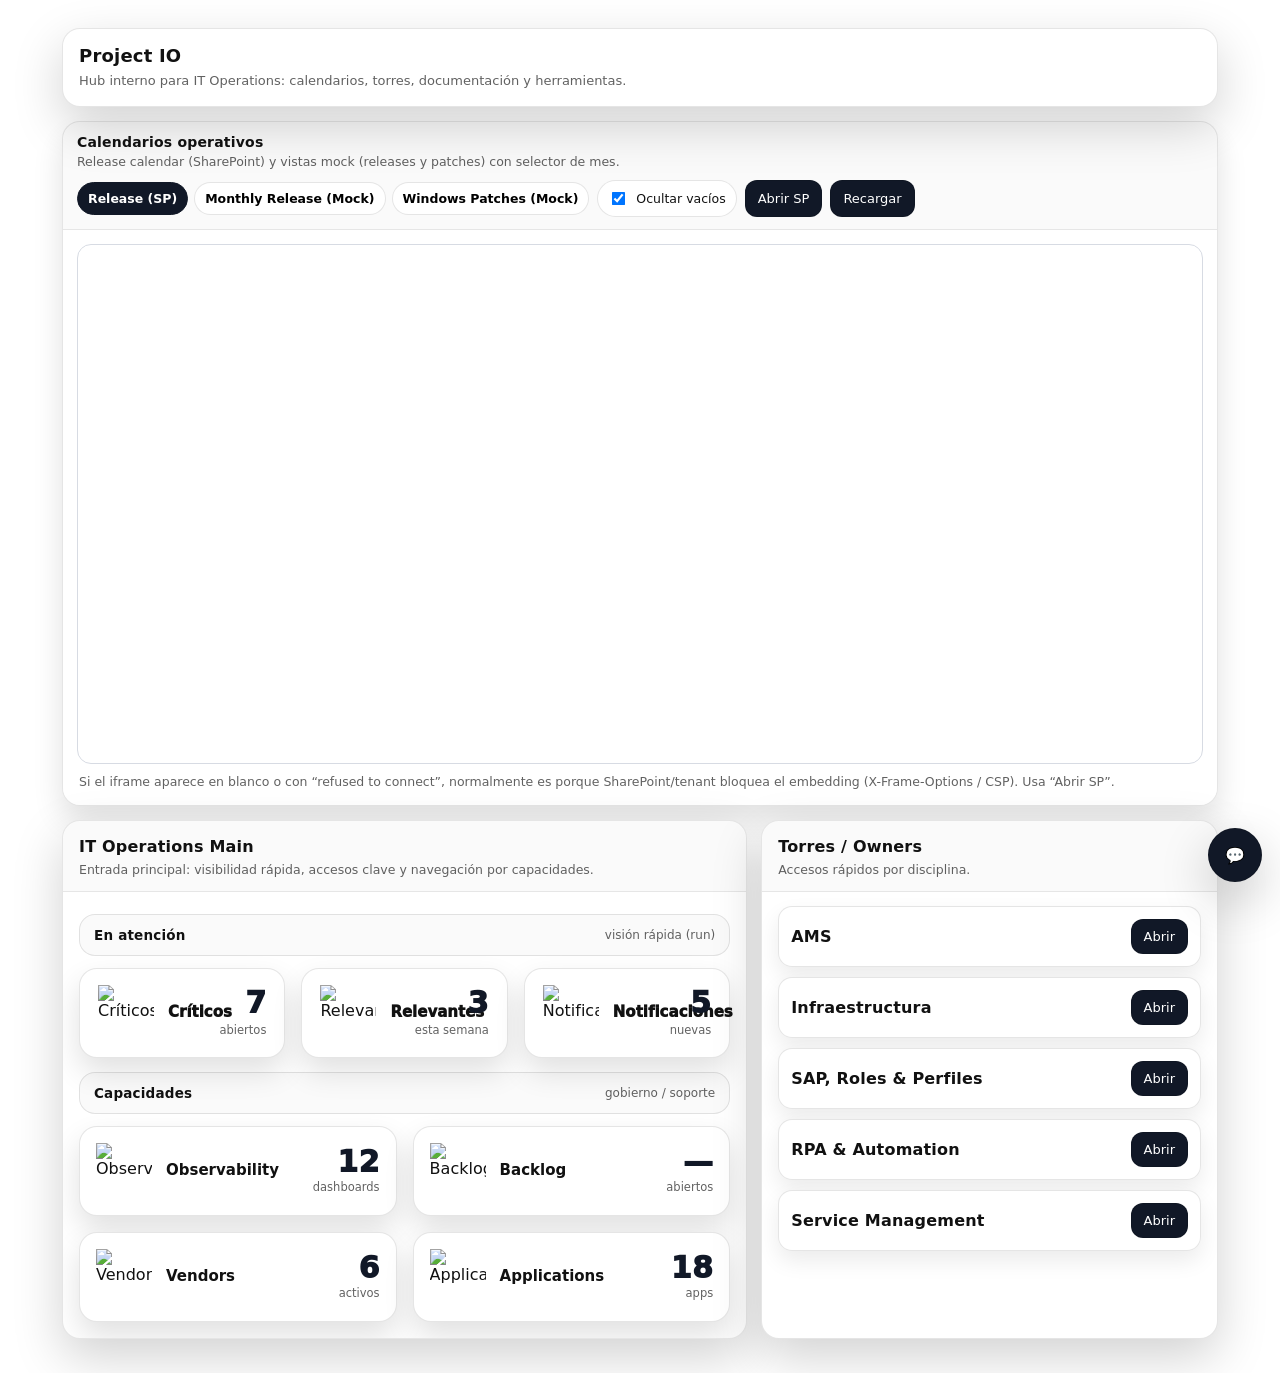
==== index.html @ 6ce25b59 "Create index.html" ====
<!doctype html>
<html lang="es">
<head>
  <meta charset="utf-8" />
  <meta name="viewport" content="width=device-width, initial-scale=1" />
  <title>Project IO | Home</title>

<style>
  :root{
    --text:#111;
    --muted:rgba(0,0,0,.62);
    --line:rgba(0,0,0,.10);

    --card:#ffffff;
    --btn:#111827;
    --btnText:#ffffff;
    --btnHover:#0b1224;

    --shadow:0 18px 50px rgba(0,0,0,.18);
    --radius:18px;

    /* Calendar-specific */
    --paper:rgba(255,255,255,.96);
    --calBorder:#d7dbe3;
    --calHeader:#f3f5f8;
  }

  *{ box-sizing:border-box; font-family:system-ui,-apple-system,Segoe UI,Roboto,Arial,sans-serif; }
  html, body{ height:100%; }

  body{
    margin:0;
    color:var(--text);
    background:#ffffff;
    min-height:100vh;
    overflow-x:hidden;
  }

  /* ✅ Persistent background */
  .bg{
    position:fixed;
    inset:0;
    background:url("assets/img/fondo0.png") no-repeat center center fixed;
    background-size:cover;
    z-index:-3;
    opacity:1;
    transform:scale(1.02);
  }
  .bgVeil{
    position:fixed;
    inset:0;
    background:rgba(255,255,255,.72);
    z-index:-2;
    opacity:1;
  }

  /* ✅ Splash overlay (fades out) */
  .splash{
    position:fixed;
    inset:0;
    background:url("assets/img/fondo0.png") no-repeat center center;
    background-size:cover;
    z-index:9999;
    opacity:1;
    transition:opacity 900ms ease;
    pointer-events:none;
  }
  .splash::after{
    content:"";
    position:absolute;
    inset:0;
    background:linear-gradient(to bottom, rgba(0,0,0,.25), rgba(0,0,0,.10));
  }
  body.reveal .splash{ opacity:0; }

  .wrap{
    max-width:1200px;
    margin:0 auto;
    padding:28px 22px 34px;
  }

  /* Page reveal */
  .page{
    opacity:0;
    transform:translateY(8px);
    transition:opacity 700ms ease, transform 900ms ease;
  }
  body.reveal .page{
    opacity:1;
    transform:translateY(0);
  }

  /* Header */
  .top{
    display:flex;
    align-items:flex-end;
    justify-content:space-between;
    gap:16px;
    margin-bottom:14px;
  }
  .brand{
    background:var(--card);
    border:1px solid var(--line);
    border-radius:var(--radius);
    box-shadow:var(--shadow);
    padding:16px 16px;
    width:100%;
  }
  .title{ font-size:18px; font-weight:900; letter-spacing:.2px; }
  .subtitle{ margin-top:6px; font-size:13px; color:var(--muted); line-height:1.4; }

  /* Layout */
  .grid{
    display:grid;
    grid-template-columns: 1.2fr .8fr;
    gap:14px;
    align-items:stretch;
  }

  .card{
    background:var(--card);
    border:1px solid var(--line);
    border-radius:var(--radius);
    box-shadow:var(--shadow);
    overflow:hidden;
    position:relative;
  }

  .cardHeader{
    padding:16px 16px 12px;
    border-bottom:1px solid rgba(0,0,0,.08);
    background:rgba(0,0,0,.02);
  }
  .cardHeader h2{ margin:0; font-size:16px; font-weight:900; letter-spacing:.2px; }
  .cardHeader p{ margin:6px 0 0; font-size:12.5px; color:var(--muted); line-height:1.35; }
  .cardBody{ padding:16px; }

  /* Buttons / cards */
  .btn{
    display:inline-flex;
    align-items:center;
    justify-content:center;
    padding:10px 12px;
    border-radius:12px;
    border:1px solid rgba(0,0,0,.10);
    background:var(--btn);
    color:var(--btnText);
    text-decoration:none;
    font-size:13px;
    transition:background .12s ease, transform .08s ease;
    user-select:none;
    white-space:nowrap;
  }
  .btn:hover{ background:var(--btnHover); }
  .btn:active{ transform:translateY(1px); }

  /* ===== Top embedded calendars (FIRST THING on landing) ===== */
  .calLanding{ margin-bottom:14px; }

  .calShell{
    border:1px solid rgba(0,0,0,.10);
    border-radius:18px;
    overflow:hidden;
    background:#fff;
    box-shadow:0 14px 30px rgba(0,0,0,.12);
  }
  .calTopbar{
    display:flex;
    gap:10px;
    align-items:center;
    justify-content:space-between;
    padding:12px 14px;
    border-bottom:1px solid rgba(0,0,0,.08);
    background:rgba(0,0,0,.02);
    flex-wrap:wrap;
  }
  .calTopbar .left{
    display:flex;
    flex-direction:column;
    gap:4px;
    min-width:220px;
  }
  .calTopbar .left b{ font-size:14px; letter-spacing:.2px; }
  .calTopbar .left span{ font-size:12.5px; color:var(--muted); line-height:1.25; }
  .calTopbar .right{
    display:flex;
    gap:8px;
    align-items:center;
    flex-wrap:wrap;
    justify-content:flex-end;
  }

  .segmented{ display:flex; gap:6px; flex-wrap:wrap; }
  .segBtn{
    appearance:none;
    border:1px solid rgba(0,0,0,.10);
    background:#fff;
    border-radius:999px;
    padding:8px 10px;
    font-size:12.5px;
    font-weight:800;
    cursor:pointer;
    transition:transform .08s ease, background .12s ease;
  }
  .segBtn:hover{ background:rgba(0,0,0,.03); }
  .segBtn:active{ transform:translateY(1px); }
  .segBtn.active{
    background:#111827;
    color:#fff;
    border-color:#111827;
  }

  .toggleLite{
    display:inline-flex;
    gap:8px;
    align-items:center;
    padding:8px 10px;
    border-radius:999px;
    border:1px solid rgba(0,0,0,.10);
    background:#fff;
    font-size:12.5px;
    cursor:pointer;
    user-select:none;
    white-space:nowrap;
  }
  .toggleLite input{ transform:scale(1.05); }

  .calBody{
    background:rgba(255,255,255,.70);
    padding:14px;
  }

  /* SharePoint iframe area */
  .iframeWrap{
    background:#fff;
    border:1px solid var(--calBorder);
    border-radius:14px;
    overflow:hidden;
    height:520px;
    min-height:420px;
  }
  .iframeWrap iframe{ width:100%; height:100%; border:0; }

  /* Month picker + mock calendar */
  .monthRow{
    display:flex;
    gap:10px;
    align-items:center;
    flex-wrap:wrap;
    margin-bottom:10px;
  }
  .monthRow .label{
    font-size:12.5px;
    color:var(--muted);
    font-weight:700;
  }
  .monthRow input[type="month"]{
    border:1px solid rgba(0,0,0,.10);
    border-radius:12px;
    padding:9px 10px;
    font-size:13px;
    background:#fff;
  }

  table.calendar{
    width:100%;
    border-collapse:collapse;
    font-size:12px;
    background:#fff;
    border:1px solid var(--calBorder);
    border-radius:14px;
    overflow:hidden;
  }
  table.calendar td, table.calendar th{
    border:1px solid var(--calBorder);
    padding:8px 8px;
    vertical-align:top;
    min-width:34px;
    height:48px;
    background:#fff;
  }
  table.calendar th{
    position:sticky;
    top:0;
    background:var(--calHeader);
    z-index:2;
    text-align:left;
    font-weight:900;
  }
  .calDayNum{
    font-weight:900;
    font-size:12px;
    display:flex;
    align-items:center;
    justify-content:space-between;
    gap:8px;
  }
  .mutedCell{ color:#7a7f88; }
  .empty{ background:#fff; border-color:#f0f2f6; color:transparent; }
  .hideEmpty td.empty{ background:#fff; border-color:#f0f2f6; color:transparent; }

  .chip{
    display:inline-flex;
    align-items:center;
    padding:4px 8px;
    border-radius:999px;
    border:1px solid rgba(0,0,0,.12);
    font-size:11px;
    font-weight:800;
    margin-top:6px;
    background:rgba(0,0,0,.03);
    color:#111;
    line-height:1;
    user-select:none;
  }
  .chip.r{ background:rgba(138,164,255,.25); border-color:rgba(138,164,255,.55); }
  .chip.t{ background:rgba(107,229,177,.22); border-color:rgba(107,229,177,.55); }
  .chip.f{ background:rgba(255,184,107,.25); border-color:rgba(255,184,107,.55); }

  .legend{
    display:flex;
    gap:10px;
    flex-wrap:wrap;
    margin-top:10px;
    font-size:12px;
    color:var(--muted);
  }
  .pill{
    display:inline-flex;
    align-items:center;
    gap:8px;
    padding:8px 10px;
    border-radius:999px;
    background:rgba(0,0,0,.03);
    border:1px solid rgba(0,0,0,.08);
  }
  .dot{ width:10px;height:10px;border-radius:999px;background:#8aa4ff; }
  .dot2{ background:#6be5b1; }
  .dot3{ background:#ffb86b; }

  .note{
    font-size:12.5px;
    color:var(--muted);
    margin:10px 2px 0;
    line-height:1.35;
  }

  /* ===== Avisos visual cards ===== */
  .avisoGrid{
    display:grid;
    grid-template-columns: repeat(2, minmax(0, 1fr));
    gap:16px;
    margin-top:16px;
  }

  .avisoCard{
    display:flex;
    align-items:center;
    gap:14px;
    padding:16px;
    border-radius:18px;
    background:#ffffff;
    border:1px solid rgba(0,0,0,.10);
    box-shadow:0 14px 30px rgba(0,0,0,.12);
    text-decoration:none;
    color:inherit;
    transition:transform .12s ease, box-shadow .15s ease;
    min-width:0; /* IMPORTANT: allow flex children to shrink properly */
  }
  .avisoCard:hover{
    transform:translateY(-2px);
    box-shadow:0 20px 42px rgba(0,0,0,.16);
  }

  .avisoIcon{ width:56px; height:56px; flex-shrink:0; }
  .avisoIcon img{ width:100%; height:100%; object-fit:contain; display:block; }

  .avisoText{
    display:flex;
    flex-direction:column;
    gap:2px;
    min-width:0;
    flex: 1; /* IMPORTANT: give text area real space */
  }
  .avisoTitle{
    font-size:15px;
    font-weight:900;
    margin:0;
    line-height:1.15;
    white-space:normal; /* allow wrap instead of crunching */
  }
  .avisoSub{
    font-size:12.5px;
    color:var(--muted);
    margin-top:2px;
    line-height:1.25;
  }

  .avisoStat{
    margin-left:auto;
    display:flex;
    flex-direction:column;
    align-items:flex-end;
    gap:4px;
    flex-shrink:0;       /* keep numbers from squishing */
    min-width: 72px;     /* keep a stable stat column */
  }
  .bigNum{
    font-size:28px;
    font-weight:1000;
    letter-spacing:.3px;
    line-height:1;
    color:#111827;
  }
  .miniHint{
    font-size:11.5px;
    color:var(--muted);
    white-space:nowrap;
    line-height:1.1;
  }

  /* ===== IT Ops Control Panel Sections ===== */
  .panelBanner{
    display:flex;
    align-items:center;
    justify-content:space-between;
    gap:10px;
    padding:12px 14px;
    border:1px solid rgba(0,0,0,.10);
    border-radius:16px;
    background: rgba(0,0,0,.02);
    margin-top: 6px;
  }
  .panelBanner b{
    font-size: 13.5px;
    letter-spacing:.2px;
  }
  .panelBanner .hint{
    font-size:12px;
    color: var(--muted);
    white-space: nowrap;
  }

  /* ✅ FIX: do NOT force 3/4 columns (this caused the “aplasta”)
     Use auto-fit with a sensible min width so cards wrap gracefully. */
  .avisoGrid3,
  .avisoGrid4{
    display:grid;
    grid-template-columns: repeat(auto-fit, minmax(210px, 1fr));
    gap:16px;
    margin-top: 12px;
  }

  /* ✅ Sleeker in IT Ops Main: remove subtext ONLY inside those grids */
  .avisoGrid3 .avisoSub,
  .avisoGrid4 .avisoSub{
    display:none;
  }

  /* ✅ Give KPI tiles a tiny bit more breathing room in those grids */
  .avisoGrid3 .avisoCard,
  .avisoGrid4 .avisoCard{
    padding: 16px 16px;
    min-height: 86px;
  }
  .avisoGrid3 .bigNum,
  .avisoGrid4 .bigNum{
    font-size: 30px; /* slightly larger so it reads well */
  }

  @media (max-width: 980px){
    .grid{ grid-template-columns: 1fr; }
    .avisoGrid{ grid-template-columns:1fr; }
    .iframeWrap{ height:460px; }
    .top{ flex-direction:column; align-items:stretch; }
  }

  /* Right rail */
  .rightGrid{ display:grid; grid-template-columns:1fr; gap:14px; }
  .smallCard .cardBody{
    padding:14px 16px 16px;
    display:flex;
    gap:10px;
    flex-wrap:wrap;
    align-items:center;
    justify-content:space-between;
  }
  .tag{
    font-size:12px;
    color:var(--muted);
    border:1px solid rgba(0,0,0,.08);
    background:rgba(0,0,0,.02);
    padding:6px 10px;
    border-radius:999px;
    white-space:nowrap;
  }

  /* ===== Right rail sleek rows ===== */
  .sleekList{
    display:flex;
    flex-direction:column;
    gap:10px;
    padding: 14px 16px 16px;
  }
  .sleekRow{
    display:flex;
    align-items:center;
    justify-content:space-between;
    gap:10px;
    padding: 12px 12px;
    border-radius: 14px;
    border:1px solid rgba(0,0,0,.10);
    background: rgba(255,255,255,.92);
    box-shadow: 0 10px 22px rgba(0,0,0,.08);
  }
  .sleekRow .t{
    font-weight: 900;
    letter-spacing:.2px;
  }
  .sleekRow .btn{
    padding: 9px 12px;
    border-radius: 12px;
  }

  /* ===== Help / Chatbot mock ===== */
  .helpFab{
    position: fixed;
    right: 18px;
    bottom: 18px;
    width: 54px;
    height: 54px;
    border-radius: 999px;
    border: 1px solid rgba(0,0,0,.12);
    background: #111827;
    color: #fff;
    box-shadow: 0 18px 50px rgba(0,0,0,.22);
    display:flex;
    align-items:center;
    justify-content:center;
    cursor:pointer;
    z-index: 9999;
    user-select:none;
  }
  .helpFab:hover{ background:#0b1224; }

  .helpPanel{
    position: fixed;
    right: 18px;
    bottom: 82px;
    width: min(360px, calc(100vw - 36px));
    border-radius: 18px;
    border: 1px solid rgba(0,0,0,.12);
    background: rgba(255,255,255,.96);
    box-shadow: 0 22px 60px rgba(0,0,0,.22);
    overflow:hidden;
    z-index: 9999;
    display:none;
  }
  .helpHeader{
    padding: 12px 12px;
    display:flex;
    align-items:center;
    justify-content:space-between;
    gap:10px;
    background: rgba(0,0,0,.02);
    border-bottom: 1px solid rgba(0,0,0,.08);
  }
  .helpHeader b{ font-size: 13.5px; letter-spacing:.2px; }
  .helpClose{
    appearance:none;
    border:1px solid rgba(0,0,0,.12);
    background:#fff;
    border-radius: 12px;
    padding: 8px 10px;
    cursor:pointer;
    font-weight:900;
  }
  .helpBody{ padding: 12px; }
  .helpBubble{
    border:1px solid rgba(0,0,0,.10);
    background: rgba(0,0,0,.02);
    border-radius: 14px;
    padding: 10px 10px;
    font-size: 12.5px;
    color: rgba(0,0,0,.70);
    line-height:1.35;
  }
  .helpActions{
    margin-top: 10px;
    display:flex;
    flex-direction:column;
    gap:8px;
  }
  .helpQ{
    width:100%;
    text-align:left;
    border:1px solid rgba(0,0,0,.12);
    background:#fff;
    border-radius: 14px;
    padding: 10px 10px;
    cursor:pointer;
    font-weight:900;
    font-size: 12.5px;
  }
  .helpQ:hover{ background: rgba(0,0,0,.03); }

  .helpAnswer{
    margin-top: 10px;
    border:1px solid rgba(0,0,0,.10);
    background: rgba(17,24,39,.06);
    border-radius: 14px;
    padding: 10px 10px;
    font-size: 12.5px;
    color: rgba(0,0,0,.72);
    line-height:1.35;
    display:none;
  }
  .helpAnswer a{
    display:inline-flex;
    margin-top: 8px;
    text-decoration:none;
  }

  .attnRow{
  display:grid;
  grid-template-columns: repeat(3, minmax(0, 1fr));
  gap:16px;
  margin-top:12px;
}

/* en pantallas pequeñas baja a 1 columna */
@media (max-width: 980px){
  .attnRow{ grid-template-columns: 1fr; }
}

/* tile compacto, limpio */
.attnRow .avisoCard{
  padding:16px 18px;
  min-height:86px;
  align-items:center;
  min-width:0;
}

/* no queremos subtexto aquí */
.attnRow .avisoSub{ display:none !important; }

/* estructura interna para que nunca se aplaste */
.attnRow .avisoText{
  flex:1;
  min-width:0;
  gap:0;
}

/* title más sólido */
.attnRow .avisoTitle{
  font-size:15px;
  font-weight:950;
  line-height:1.15;
  margin:0;
}

/* stat siempre visible, alineado */
.attnRow .avisoStat{
  min-width:78px;
  flex-shrink:0;
  align-items:flex-end;
  justify-content:center;
  gap:6px;
}

/* número siempre grande */
.attnRow .bigNum{
  font-size:30px;
  font-weight:1000;
  line-height:1;
}

/* hint opcional: más discreto */
.attnRow .miniHint{
  font-size:11.5px;
  line-height:1.1;
}
</style>

</head>

<body>
  <!-- ✅ persistent background -->
  <div class="bg" aria-hidden="true"></div>
  <div class="bgVeil" aria-hidden="true"></div>

  <!-- ✅ splash that fades out -->
  <div class="splash" aria-hidden="true"></div>

  <div class="wrap page">
    <div class="top">
      <div class="brand">
        <div class="title">Project IO</div>
        <div class="subtitle">Hub interno para IT Operations: calendarios, torres, documentación y herramientas.</div>
      </div>
    </div>

    <!-- ✅ Calendars FIRST on landing page -->
    <section class="calLanding">
      <div class="calShell">
        <div class="calTopbar">
          <div class="left">
            <b>Calendarios operativos</b>
            <span>Release calendar (SharePoint) y vistas mock (releases y patches) con selector de mes.</span>
          </div>

          <div class="right">
            <div class="segmented" aria-label="Seleccionar calendario">
              <button class="segBtn active" data-tab="sp">Release (SP)</button>
              <button class="segBtn" data-tab="release">Monthly Release (Mock)</button>
              <button class="segBtn" data-tab="win">Windows Patches (Mock)</button>
            </div>

            <label class="toggleLite" title="Atenúa/oculta celdas vacías para hacerlo más legible">
              <input id="toggleEmpty" type="checkbox" checked />
              Ocultar vacíos
            </label>

            <a class="btn" id="openSpLink" href="#" target="_blank" rel="noopener noreferrer">Abrir SP</a>
            <a class="btn" id="reloadFrame" href="#">Recargar</a>
          </div>
        </div>

        <div class="calBody">
          <!-- TAB: SharePoint -->
          <div class="calPanel" id="cal-sp">
            <div class="iframeWrap">
              <iframe
                id="spFrame"
                title="HMEX DT Release Calendar 2026"
                referrerpolicy="no-referrer"
                loading="lazy"
                allow="clipboard-read; clipboard-write"
              ></iframe>
            </div>

            <div class="note">
              Si el iframe aparece en blanco o con “refused to connect”, normalmente es porque SharePoint/tenant bloquea el embedding (X-Frame-Options / CSP).
              Usa “Abrir SP”.
            </div>
          </div>

          <!-- TAB: Monthly Release (Mock) -->
          <div class="calPanel" id="cal-release" style="display:none;">
            <div class="monthRow">
              <span class="label">Mes:</span>
              <input id="monthPickerRelease" type="month" value="2026-01" />
              <span class="label">Vista:</span>
              <span class="tag">Release / Testing / Freeze</span>
            </div>

            <div id="releaseBody"></div>

            <div class="legend">
              <span class="pill"><span class="dot"></span> Release / Deploy</span>
              <span class="pill"><span class="dot dot2"></span> Testing / Validation</span>
              <span class="pill"><span class="dot dot3"></span> Change Freeze</span>
            </div>
          </div>

          <!-- TAB: Windows Patches (Mock) -->
          <div class="calPanel" id="cal-win" style="display:none;">
            <div class="monthRow">
              <span class="label">Mes:</span>
              <input id="monthPickerWin" type="month" value="2026-01" />
              <span class="label">Vista:</span>
              <span class="tag">Non-Prod / Prod</span>
            </div>

            <div id="winBody"></div>

            <div class="legend">
              <span class="pill"><span class="dot"></span> Non-Prod</span>
              <span class="pill"><span class="dot dot3"></span> Prod</span>
            </div>
          </div>
        </div>
      </div>
    </section>

    <div class="grid">
      <section class="card">
        <div class="cardHeader">
          <h2>IT Operations Main</h2>
          <p>Entrada principal: visibilidad rápida, accesos clave y navegación por capacidades.</p>
        </div>

        <div class="cardBody">

  <!-- ===== EN ATENCIÓN ===== -->
  <div class="panelBanner">
  <b>En atención</b>
  <span class="hint">visión rápida (run)</span>
</div>

<div class="attnRow">
  <a class="avisoCard" href="p1_view.html">
    <div class="avisoIcon">
      <img src="assets/img/Alert.png" alt="Críticos">
    </div>
    <div class="avisoText">
      <p class="avisoTitle">Críticos</p>
    </div>
    <div class="avisoStat">
      <div class="bigNum" id="criticosOpen">7</div>
      <div class="miniHint">abiertos</div>
    </div>
  </a>

  <a class="avisoCard" href="itops_relevantes.html">
    <div class="avisoIcon">
      <img src="assets/img/relevantes.png" alt="Relevantes">
    </div>
    <div class="avisoText">
      <p class="avisoTitle">Relevantes</p>
    </div>
    <div class="avisoStat">
      <div class="bigNum" id="relevantesCount">3</div>
      <div class="miniHint">esta semana</div>
    </div>
  </a>

  <a class="avisoCard" href="notices_view.html">
    <div class="avisoIcon">
      <img src="assets/img/Notice.png" alt="Notificaciones">
    </div>
    <div class="avisoText">
      <p class="avisoTitle">Notificaciones</p>
    </div>
    <div class="avisoStat">
      <div class="bigNum" id="notifs">5</div>
      <div class="miniHint">nuevas</div>
    </div>
  </a>
</div>

  
  <!-- ===== CAPACIDADES / HERRAMIENTAS ===== -->
  <div class="panelBanner" style="margin-top:14px;">
    <b>Capacidades</b>
    <span class="hint">gobierno / soporte</span>
  </div>

  <div class="avisoGrid4">
    <a class="avisoCard" href="observability_view.html">
      <div class="avisoIcon">
        <img src="assets/img/observability.png" alt="Observability">
      </div>
      <div class="avisoText">
        <p class="avisoTitle">Observability</p>
        <p class="avisoSub">Dashboards y telemetría</p>
      </div>
      <div class="avisoStat">
        <div class="bigNum" id="obs">12</div>
        <div class="miniHint">dashboards</div>
      </div>
    </a>

    <a class="avisoCard" href="itops_tasks.html">
      <div class="avisoIcon">
        <img src="assets/img/Calendar.png" alt="Backlog">
      </div>
      <div class="avisoText">
        <p class="avisoTitle">Backlog</p>
        <p class="avisoSub">Tasks y seguimiento</p>
      </div>
      <div class="avisoStat">
        <div class="bigNum" id="backlogCount">—</div>
        <div class="miniHint">abiertos</div>
      </div>
    </a>

    <a class="avisoCard" href="vendors_view.html">
      <div class="avisoIcon">
        <img src="assets/img/vendors.png" alt="Vendors">
      </div>
      <div class="avisoText">
        <p class="avisoTitle">Vendors</p>
        <p class="avisoSub">Gestión de proveedores</p>
      </div>
      <div class="avisoStat">
        <div class="bigNum" id="vendors">6</div>
        <div class="miniHint">activos</div>
      </div>
    </a>

    <a class="avisoCard" href="applications_view.html">
      <div class="avisoIcon">
        <img src="assets/img/vendors.png" alt="Applications">
      </div>
      <div class="avisoText">
        <p class="avisoTitle">Applications</p>
        <p class="avisoSub">Owners y accesos</p>
      </div>
      <div class="avisoStat">
        <div class="bigNum" id="apps">18</div>
        <div class="miniHint">apps</div>
      </div>
    </a>
  </div>
</div>
      </section>

      <aside class="rightGrid">
  <section class="card">
    <div class="cardHeader">
      <h2>Torres / Owners</h2>
      <p>Accesos rápidos por disciplina.</p>
    </div>

    <div class="sleekList">
      <div class="sleekRow">
        <div class="t">AMS</div>
        <a class="btn" href="ams_view.html">Abrir</a>
      </div>

      <div class="sleekRow">
        <div class="t">Infraestructura</div>
        <a class="btn" href="infra_view.html">Abrir</a>
      </div>

      <div class="sleekRow">
        <div class="t">SAP, Roles &amp; Perfiles</div>
        <a class="btn" href="sap_view.html">Abrir</a>
      </div>



      <div class="sleekRow">
        <div class="t">RPA &amp; Automation</div>
        <a class="btn" href="rpa_view.html">Abrir</a>
      </div>

      <div class="sleekRow">
        <div class="t">Service Management</div>
        <a class="btn" href="service_mgmt_view.html">Abrir</a>
      </div>
    </div>
  </section>
</aside>
    </div>
  </div>

  <script>
    // ===== Splash fade =====
    (function(){
      const splashImgUrl = "assets/img/fondo0.png";
      const HOLD_MS = 650;

      const img = new Image();
      img.onload = () => setTimeout(() => document.body.classList.add("reveal"), HOLD_MS);
      img.onerror = () => document.body.classList.add("reveal");
      img.src = splashImgUrl;

      setTimeout(() => document.body.classList.add("reveal"), 3500);
    })();

    // ===== SharePoint/Excel Online links (from calendars_view.html) =====
    const spDefaultLink =
      "https://heiway.sharepoint.com/:x:/r/sites/ASDChangeManagement/_layouts/15/Doc.aspx?sourcedoc=%7BB81C6A3E-9BD0-46AF-B145-D37A0A8F12DD%7D&file=HMEX%20DT%20Release%20Calendar%202026%20v2_2.xlsx&action=default&mobileredirect=true";
    const spEmbedLink = spDefaultLink.replace("action=default", "action=embedview");

    const spFrame = document.getElementById("spFrame");
    const openSpLink = document.getElementById("openSpLink");
    const reloadFrame = document.getElementById("reloadFrame");

    openSpLink.href = spDefaultLink;
    spFrame.src = spEmbedLink;

    reloadFrame.addEventListener("click", (e) => {
      e.preventDefault();
      const current = spFrame.src;
      spFrame.src = "";
      setTimeout(() => (spFrame.src = current), 50);
    });

    // ===== Calendar Tabs on landing =====
    const segBtns = document.querySelectorAll(".segBtn");
    const calPanels = {
      sp: document.getElementById("cal-sp"),
      release: document.getElementById("cal-release"),
      win: document.getElementById("cal-win"),
    };

    function setCalTab(key){
      segBtns.forEach(b => b.classList.toggle("active", b.dataset.tab === key));
      Object.entries(calPanels).forEach(([k, el]) => {
        el.style.display = (k === key) ? "" : "none";
      });
    }
    segBtns.forEach(btn => btn.addEventListener("click", () => setCalTab(btn.dataset.tab)));

    // ===== Hide empty cells toggle (mock calendars only) =====
    const toggle = document.getElementById("toggleEmpty");
    function applyEmptyMode(){
      const releaseWrap = document.getElementById("releaseBody");
      const winWrap = document.getElementById("winBody");
      if (releaseWrap) releaseWrap.classList.toggle("hideEmpty", toggle.checked);
      if (winWrap) winWrap.classList.toggle("hideEmpty", toggle.checked);
    }
    toggle.addEventListener("change", applyEmptyMode);

    // ===== Mock data + Month picker rendering =====
    // We’ll render an actual month grid (Sun-Sat) and place mocked “events” (Release/Testing/Freeze, NonProd/Prod).
    const releaseEvents = [
      // Month format: YYYY-MM
      { ym:"2026-01", day: 8,  type:"t", label:"Testing" },
      { ym:"2026-01", day: 15, type:"r", label:"Deploy" },
      { ym:"2026-01", day: 22, type:"f", label:"Freeze" },

      { ym:"2026-02", day: 5,  type:"t", label:"Testing" },
      { ym:"2026-02", day: 12, type:"r", label:"Deploy" },
      { ym:"2026-02", day: 19, type:"f", label:"Freeze" },

      { ym:"2026-03", day: 5,  type:"t", label:"Testing" },
      { ym:"2026-03", day: 12, type:"r", label:"Deploy" },
      { ym:"2026-03", day: 26, type:"f", label:"Freeze" },
    ];

    const winEvents = [
      { ym:"2026-01", day: 13, type:"r", label:"Non-Prod" },
      { ym:"2026-01", day: 20, type:"f", label:"Prod" },

      { ym:"2026-02", day: 10, type:"r", label:"Non-Prod" },
      { ym:"2026-02", day: 17, type:"f", label:"Prod" },

      { ym:"2026-03", day: 10, type:"r", label:"Non-Prod" },
      { ym:"2026-03", day: 17, type:"f", label:"Prod" },
    ];

    function monthNameES(monthIndex){
      // monthIndex: 0-11
      const names = ["Enero","Febrero","Marzo","Abril","Mayo","Junio","Julio","Agosto","Septiembre","Octubre","Noviembre","Diciembre"];
      return names[monthIndex] || "";
    }

    function buildMonthTable({ ym, title, events, headerLabel }){
      const [Y, M] = ym.split("-").map(Number);
      const first = new Date(Y, M-1, 1);
      const last  = new Date(Y, M, 0); // last day of month
      const daysInMonth = last.getDate();
      const startDow = first.getDay(); // 0=Sun

      // Map events by day
      const evMap = new Map();
      events.filter(e => e.ym === ym).forEach(e => {
        if (!evMap.has(e.day)) evMap.set(e.day, []);
        evMap.get(e.day).push(e);
      });

      // Build rows (Sun-Sat)
      const rows = [];
      let day = 1;
      let week = 0;

      while (day <= daysInMonth){
        const tds = [];
        for (let dow = 0; dow < 7; dow++){
          if (week === 0 && dow < startDow){
            tds.push(`<td class="empty"></td>`);
          } else if (day > daysInMonth){
            tds.push(`<td class="empty"></td>`);
          } else {
            const chips = (evMap.get(day) || []).map(ev => {
              const cls = ev.type === "r" ? "chip r" : (ev.type === "t" ? "chip t" : "chip f");
              return `<div class="${cls}">${ev.label}</div>`;
            }).join("");
            tds.push(`
              <td>
                <div class="calDayNum"><span>${day}</span></div>
                ${chips}
              </td>
            `);
            day++;
          }
        }
        rows.push(`<tr>${tds.join("")}</tr>`);
        week++;
      }

      return `
        <table class="calendar">
          <thead>
            <tr>
              <th style="min-width:220px;">
                ${headerLabel}<br>
                <span style="font-size:12px; font-weight:800; color:rgba(0,0,0,.62);">
                  ${title}
                </span>
              </th>
              <th>Su</th><th>Mo</th><th>Tu</th><th>We</th><th>Th</th><th>Fr</th><th>Sa</th>
            </tr>
          </thead>
          <tbody>
            <tr>
              <td class="mutedCell"><b>${monthNameES(M-1)} ${Y}</b></td>
              ${(() => {
                // First row is handled by the main loop (we want a full grid),
                // but we keep this left label column fixed per row:
                // We'll create a table where first column is "notes", and the 7 cols are day grid.
                // To keep it simple, we’ll generate rows again but with first column notes.
                return "";
              })()}
            </tr>
          </tbody>
        </table>
      `;
    }

    // We actually want the left column per row (like your mock excel).
    // So we'll build our own with a left "row label" column:
    function renderMonthExcelLike({ mountId, ym, events, mode }){
      const mount = document.getElementById(mountId);
      if (!mount) return;

      const [Y, M] = ym.split("-").map(Number);
      const first = new Date(Y, M-1, 1);
      const last  = new Date(Y, M, 0);
      const daysInMonth = last.getDate();
      const startDow = first.getDay(); // 0=Sun

      const evMap = new Map();
      events.filter(e => e.ym === ym).forEach(e => {
        if (!evMap.has(e.day)) evMap.set(e.day, []);
        evMap.get(e.day).push(e);
      });

      const rowLabels = (mode === "release")
        ? ["Ventana (plan)","Testing / Validación","Deploy / Release","Freeze / Restricción"]
        : ["Ventana (plan)","Non-Prod","Prod","Seguimiento"];

      // Build a 6-week grid max
      const weeks = [];
      let day = 1;
      for (let w = 0; w < 6; w++){
        const cells = [];
        for (let dow = 0; dow < 7; dow++){
          if (w === 0 && dow < startDow){
            cells.push({ empty:true });
          } else if (day > daysInMonth){
            cells.push({ empty:true });
          } else {
            cells.push({ day, events: evMap.get(day) || [] });
            day++;
          }
        }
        weeks.push(cells);
        if (day > daysInMonth) break;
      }

      // Build table html with each week as a row, and left label column changes per row label,
      // but we’ll show the same grid repeated per label row (Excel-like “bands”):
      // This mimics your original sheet style.
      const head = `
        <thead>
          <tr>
            <th>${mode === "release" ? "RELEASE CALENDAR (Mock)" : "WINDOWS PATCHES (Mock)"}</th>
            <th>Su</th><th>Mo</th><th>Tu</th><th>We</th><th>Th</th><th>Fr</th><th>Sa</th>
          </tr>
        </thead>
      `;

      const bodyRows = rowLabels.map((label, idx) => {
        // choose which week to show per band (loop if fewer weeks)
        const week = weeks[idx % weeks.length];
        const tds = week.map(cell => {
          if (cell.empty) return `<td class="empty"></td>`;
          const chips = cell.events.map(ev => {
            const cls = ev.type === "r" ? "chip r" : (ev.type === "t" ? "chip t" : "chip f");
            return `<div class="${cls}">${ev.label}</div>`;
          }).join("");
          return `
            <td>
              <div class="calDayNum"><span>${cell.day}</span></div>
              ${chips}
            </td>
          `;
        }).join("");

        const left = (idx === 0)
          ? `<td class="mutedCell"><b>${monthNameES(M-1)} ${Y}</b><br>${label}</td>`
          : `<td class="mutedCell">${label}</td>`;

        return `<tr>${left}${tds}</tr>`;
      }).join("");

      mount.innerHTML = `
        <table class="calendar">
          ${head}
          <tbody>
            ${bodyRows}
          </tbody>
        </table>
      `;

      // apply empty toggle class
      applyEmptyMode();
    }

    // Init month pickers
    const monthPickerRelease = document.getElementById("monthPickerRelease");
    const monthPickerWin = document.getElementById("monthPickerWin");

    function renderRelease(){
      renderMonthExcelLike({
        mountId:"releaseBody",
        ym: monthPickerRelease.value,
        events: releaseEvents,
        mode: "release"
      });
    }
    function renderWin(){
      renderMonthExcelLike({
        mountId:"winBody",
        ym: monthPickerWin.value,
        events: winEvents,
        mode: "win"
      });
    }

    monthPickerRelease.addEventListener("change", renderRelease);
    monthPickerWin.addEventListener("change", renderWin);

    // First render
    renderRelease();
    renderWin();
    applyEmptyMode();

    // Optional: if user selects a mock tab, hide SP controls (Reload/Open) still okay,
    // but you can keep them visible. If you want, uncomment to disable buttons for mock tabs:
    // function syncSpButtons(tab){
    //   const show = (tab === "sp");
    //   openSpLink.style.display = show ? "" : "none";
    //   reloadFrame.style.display = show ? "" : "none";
    // }
    // function setCalTab(key){ ... syncSpButtons(key); }

  </script>

  <div class="helpPanel" id="helpPanel" aria-hidden="true">
  <div class="helpHeader">
    <b>Asistente (Mock)</b>
    <button class="helpClose" id="helpClose">✖</button>
  </div>
  <div class="helpBody">
    <div class="helpBubble">
      <b>Ask me anything</b><br>
      Elige una opción para ver una respuesta sintética y un link directo.
    </div>

    <div class="helpActions">
      <button class="helpQ" data-q="backlog">¿Cuál es el backlog?</button>
      <button class="helpQ" data-q="criticos">¿Qué críticos hay?</button>
      <button class="helpQ" data-q="ams">¿Qué es AMS?</button>
    </div>

    <div class="helpAnswer" id="helpAnswer"></div>
  </div>
</div>

<div class="helpFab" id="helpFab" title="Ayuda / Asistente">💬</div>

<script>
  // ===== Help / Chatbot mock =====
  (function(){
    const panel = document.getElementById("helpPanel");
    const fab = document.getElementById("helpFab");
    const closeBtn = document.getElementById("helpClose");
    const answer = document.getElementById("helpAnswer");
    const qs = document.querySelectorAll(".helpQ");

    function open(){
      panel.style.display = "block";
      panel.setAttribute("aria-hidden","false");
    }
    function close(){
      panel.style.display = "none";
      panel.setAttribute("aria-hidden","true");
      answer.style.display = "none";
      answer.innerHTML = "";
    }
    fab.addEventListener("click", () => {
      const isOpen = panel.style.display === "block";
      isOpen ? close() : open();
    });
    closeBtn.addEventListener("click", close);

    const responses = {
      backlog: {
        text: "El backlog es la lista de tasks operativas y seguimiento (run). Ahí puedes filtrar y actualizar comentarios.",
        href: "itops_tasks.html",
        cta: "Ir a Backlog"
      },
      criticos: {
        text: "Críticos agrupa los temas de prioridad alta en curso (P1/P2 o alto impacto), para visibilidad y control.",
        href: "criticos_view.html",
        cta: "Ver Críticos"
      },
      ams: {
        text: "AMS (Application Management Services) cubre la operación de aplicaciones: tickets, problems, mejoras, cambios y coordinación con vendors.",
        href: "ams_view.html",
        cta: "Abrir AMS"
      }
    };

    qs.forEach(btn => {
      btn.addEventListener("click", () => {
        const key = btn.dataset.q;
        const r = responses[key];
        answer.innerHTML = `
          <div>${r.text}</div>
          <a class="btn" href="${r.href}">${r.cta}</a>
        `;
        answer.style.display = "block";
      });
    });

    // ESC closes panel
    window.addEventListener("keydown", (e)=>{ if(e.key==="Escape") close(); });
  })();
</script>
</body>
</html>
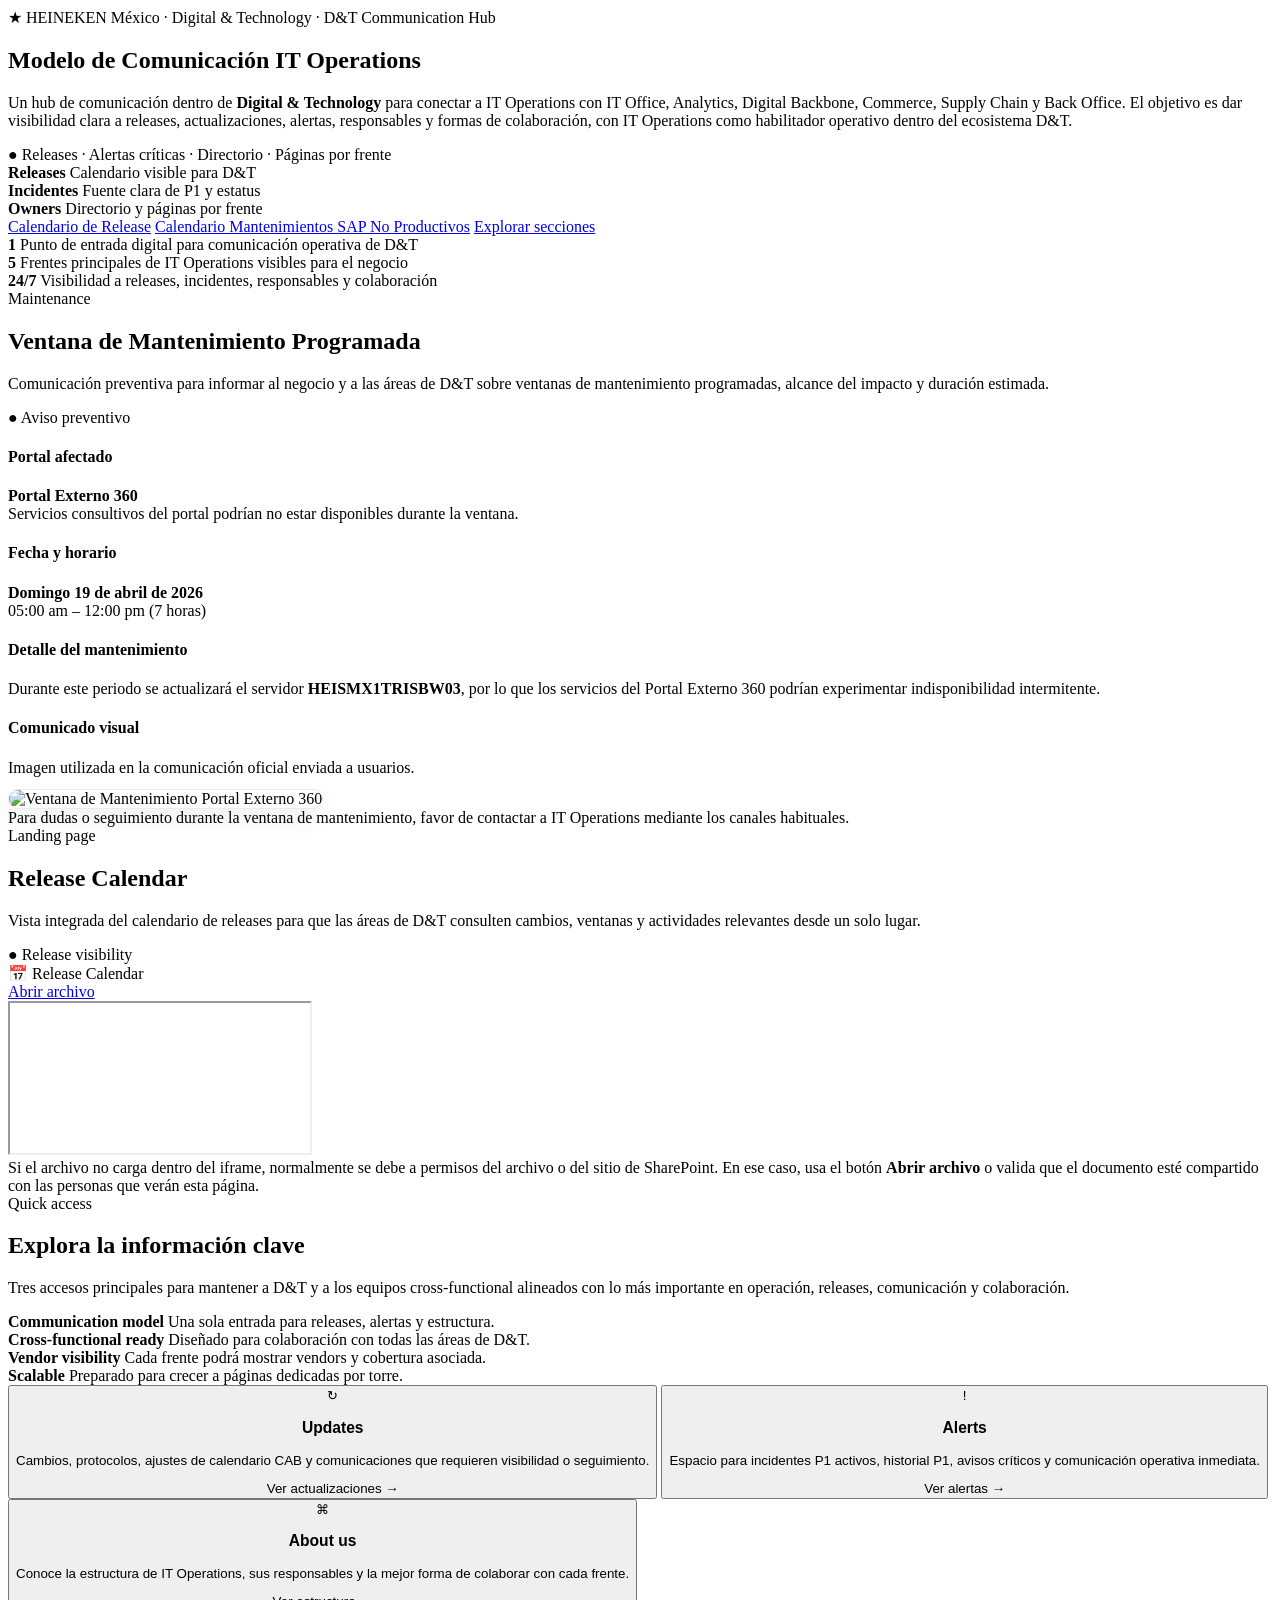
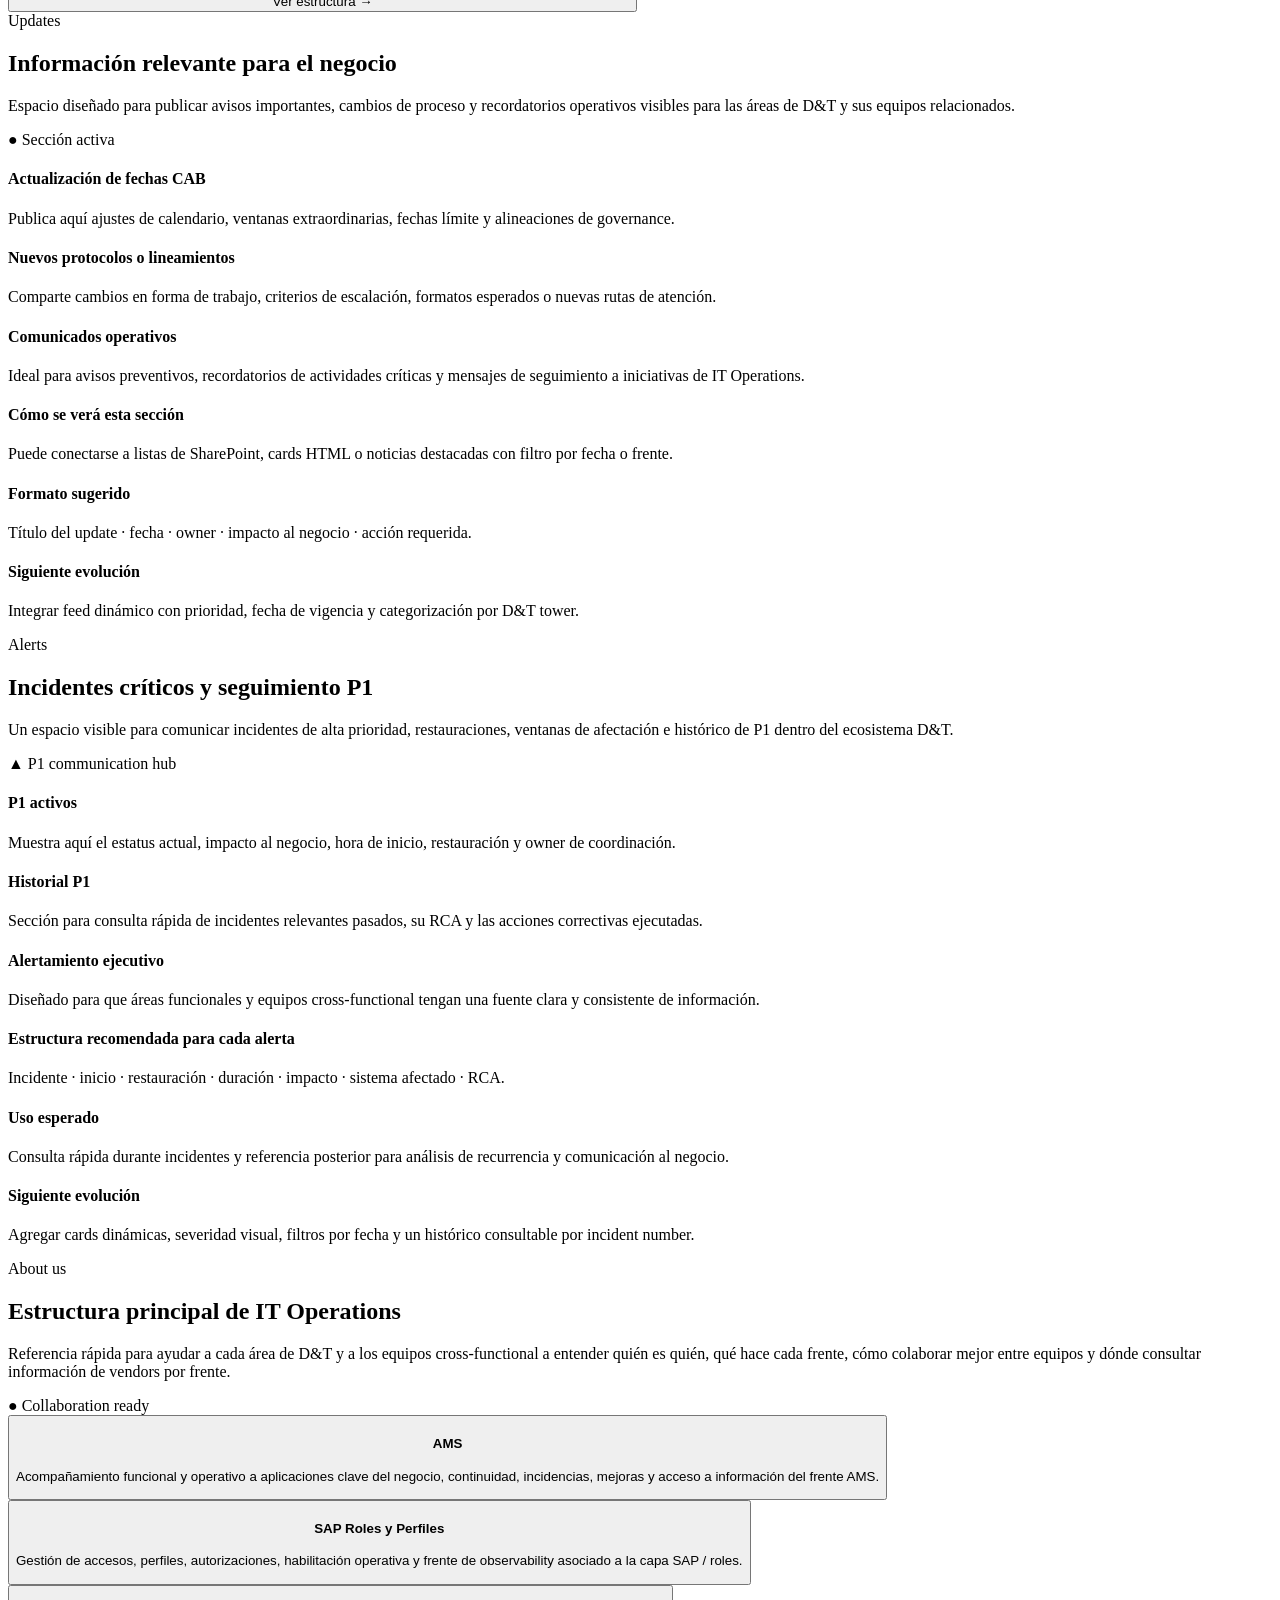
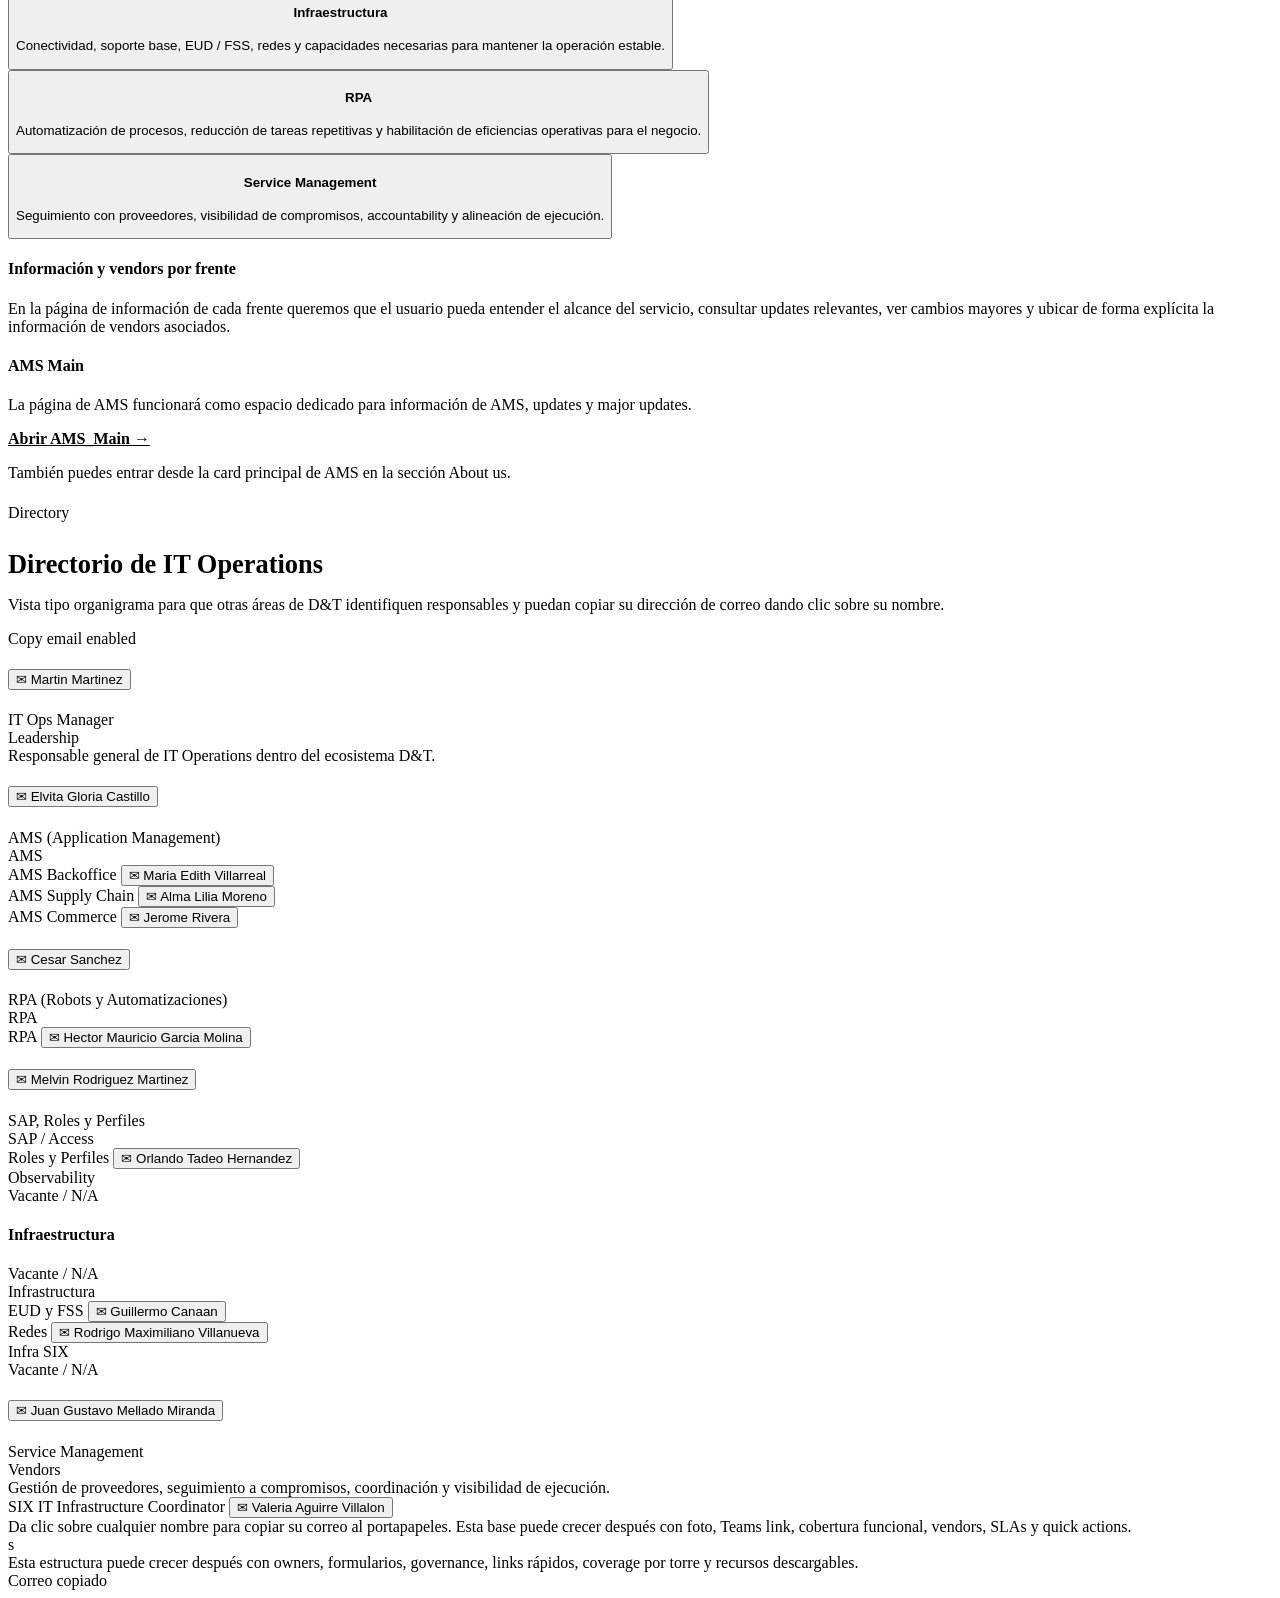
==== commit fef83aa2: "Update index.html" ====
--- a/index.html
+++ b/index.html
@@ -1,1328 +1,560 @@
-<!doctype html>
+<!DOCTYPE html>
 <html lang="es">
 <head>
-  <meta charset="utf-8" />
-  <meta name="viewport" content="width=device-width, initial-scale=1" />
-  <title>Project IO | Home</title>
-
-<style>
-  :root{
-    --text:#111;
-    --muted:rgba(0,0,0,.62);
-    --line:rgba(0,0,0,.10);
-
-    --card:#ffffff;
-    --btn:#111827;
-    --btnText:#ffffff;
-    --btnHover:#0b1224;
-
-    --shadow:0 18px 50px rgba(0,0,0,.18);
-    --radius:18px;
-
-    /* Calendar-specific */
-    --paper:rgba(255,255,255,.96);
-    --calBorder:#d7dbe3;
-    --calHeader:#f3f5f8;
-  }
-
-  *{ box-sizing:border-box; font-family:system-ui,-apple-system,Segoe UI,Roboto,Arial,sans-serif; }
-  html, body{ height:100%; }
-
-  body{
-    margin:0;
-    color:var(--text);
-    background:#ffffff;
-    min-height:100vh;
-    overflow-x:hidden;
-  }
-
-  /* ✅ Persistent background */
-  .bg{
-    position:fixed;
-    inset:0;
-    background:url("assets/img/fondo0.png") no-repeat center center fixed;
-    background-size:cover;
-    z-index:-3;
-    opacity:1;
-    transform:scale(1.02);
-  }
-  .bgVeil{
-    position:fixed;
-    inset:0;
-    background:rgba(255,255,255,.72);
-    z-index:-2;
-    opacity:1;
-  }
-
-  /* ✅ Splash overlay (fades out) */
-  .splash{
-    position:fixed;
-    inset:0;
-    background:url("assets/img/fondo0.png") no-repeat center center;
-    background-size:cover;
-    z-index:9999;
-    opacity:1;
-    transition:opacity 900ms ease;
-    pointer-events:none;
-  }
-  .splash::after{
-    content:"";
-    position:absolute;
-    inset:0;
-    background:linear-gradient(to bottom, rgba(0,0,0,.25), rgba(0,0,0,.10));
-  }
-  body.reveal .splash{ opacity:0; }
-
-  .wrap{
-    max-width:1200px;
-    margin:0 auto;
-    padding:28px 22px 34px;
-  }
-
-  /* Page reveal */
-  .page{
-    opacity:0;
-    transform:translateY(8px);
-    transition:opacity 700ms ease, transform 900ms ease;
-  }
-  body.reveal .page{
-    opacity:1;
-    transform:translateY(0);
-  }
-
-  /* Header */
-  .top{
-    display:flex;
-    align-items:flex-end;
-    justify-content:space-between;
-    gap:16px;
-    margin-bottom:14px;
-  }
-  .brand{
-    background:var(--card);
-    border:1px solid var(--line);
-    border-radius:var(--radius);
-    box-shadow:var(--shadow);
-    padding:16px 16px;
-    width:100%;
-  }
-  .title{ font-size:18px; font-weight:900; letter-spacing:.2px; }
-  .subtitle{ margin-top:6px; font-size:13px; color:var(--muted); line-height:1.4; }
-
-  /* Layout */
-  .grid{
-    display:grid;
-    grid-template-columns: 1.2fr .8fr;
-    gap:14px;
-    align-items:stretch;
-  }
-
-  .card{
-    background:var(--card);
-    border:1px solid var(--line);
-    border-radius:var(--radius);
-    box-shadow:var(--shadow);
-    overflow:hidden;
-    position:relative;
-  }
-
-  .cardHeader{
-    padding:16px 16px 12px;
-    border-bottom:1px solid rgba(0,0,0,.08);
-    background:rgba(0,0,0,.02);
-  }
-  .cardHeader h2{ margin:0; font-size:16px; font-weight:900; letter-spacing:.2px; }
-  .cardHeader p{ margin:6px 0 0; font-size:12.5px; color:var(--muted); line-height:1.35; }
-  .cardBody{ padding:16px; }
-
-  /* Buttons / cards */
-  .btn{
-    display:inline-flex;
-    align-items:center;
-    justify-content:center;
-    padding:10px 12px;
-    border-radius:12px;
-    border:1px solid rgba(0,0,0,.10);
-    background:var(--btn);
-    color:var(--btnText);
-    text-decoration:none;
-    font-size:13px;
-    transition:background .12s ease, transform .08s ease;
-    user-select:none;
-    white-space:nowrap;
-  }
-  .btn:hover{ background:var(--btnHover); }
-  .btn:active{ transform:translateY(1px); }
-
-  /* ===== Top embedded calendars (FIRST THING on landing) ===== */
-  .calLanding{ margin-bottom:14px; }
-
-  .calShell{
-    border:1px solid rgba(0,0,0,.10);
-    border-radius:18px;
-    overflow:hidden;
-    background:#fff;
-    box-shadow:0 14px 30px rgba(0,0,0,.12);
-  }
-  .calTopbar{
-    display:flex;
-    gap:10px;
-    align-items:center;
-    justify-content:space-between;
-    padding:12px 14px;
-    border-bottom:1px solid rgba(0,0,0,.08);
-    background:rgba(0,0,0,.02);
-    flex-wrap:wrap;
-  }
-  .calTopbar .left{
-    display:flex;
-    flex-direction:column;
-    gap:4px;
-    min-width:220px;
-  }
-  .calTopbar .left b{ font-size:14px; letter-spacing:.2px; }
-  .calTopbar .left span{ font-size:12.5px; color:var(--muted); line-height:1.25; }
-  .calTopbar .right{
-    display:flex;
-    gap:8px;
-    align-items:center;
-    flex-wrap:wrap;
-    justify-content:flex-end;
-  }
-
-  .segmented{ display:flex; gap:6px; flex-wrap:wrap; }
-  .segBtn{
-    appearance:none;
-    border:1px solid rgba(0,0,0,.10);
-    background:#fff;
-    border-radius:999px;
-    padding:8px 10px;
-    font-size:12.5px;
-    font-weight:800;
-    cursor:pointer;
-    transition:transform .08s ease, background .12s ease;
-  }
-  .segBtn:hover{ background:rgba(0,0,0,.03); }
-  .segBtn:active{ transform:translateY(1px); }
-  .segBtn.active{
-    background:#111827;
-    color:#fff;
-    border-color:#111827;
-  }
-
-  .toggleLite{
-    display:inline-flex;
-    gap:8px;
-    align-items:center;
-    padding:8px 10px;
-    border-radius:999px;
-    border:1px solid rgba(0,0,0,.10);
-    background:#fff;
-    font-size:12.5px;
-    cursor:pointer;
-    user-select:none;
-    white-space:nowrap;
-  }
-  .toggleLite input{ transform:scale(1.05); }
-
-  .calBody{
-    background:rgba(255,255,255,.70);
-    padding:14px;
-  }
-
-  /* SharePoint iframe area */
-  .iframeWrap{
-    background:#fff;
-    border:1px solid var(--calBorder);
-    border-radius:14px;
-    overflow:hidden;
-    height:520px;
-    min-height:420px;
-  }
-  .iframeWrap iframe{ width:100%; height:100%; border:0; }
-
-  /* Month picker + mock calendar */
-  .monthRow{
-    display:flex;
-    gap:10px;
-    align-items:center;
-    flex-wrap:wrap;
-    margin-bottom:10px;
-  }
-  .monthRow .label{
-    font-size:12.5px;
-    color:var(--muted);
-    font-weight:700;
-  }
-  .monthRow input[type="month"]{
-    border:1px solid rgba(0,0,0,.10);
-    border-radius:12px;
-    padding:9px 10px;
-    font-size:13px;
-    background:#fff;
-  }
-
-  table.calendar{
-    width:100%;
-    border-collapse:collapse;
-    font-size:12px;
-    background:#fff;
-    border:1px solid var(--calBorder);
-    border-radius:14px;
-    overflow:hidden;
-  }
-  table.calendar td, table.calendar th{
-    border:1px solid var(--calBorder);
-    padding:8px 8px;
-    vertical-align:top;
-    min-width:34px;
-    height:48px;
-    background:#fff;
-  }
-  table.calendar th{
-    position:sticky;
-    top:0;
-    background:var(--calHeader);
-    z-index:2;
-    text-align:left;
-    font-weight:900;
-  }
-  .calDayNum{
-    font-weight:900;
-    font-size:12px;
-    display:flex;
-    align-items:center;
-    justify-content:space-between;
-    gap:8px;
-  }
-  .mutedCell{ color:#7a7f88; }
-  .empty{ background:#fff; border-color:#f0f2f6; color:transparent; }
-  .hideEmpty td.empty{ background:#fff; border-color:#f0f2f6; color:transparent; }
-
-  .chip{
-    display:inline-flex;
-    align-items:center;
-    padding:4px 8px;
-    border-radius:999px;
-    border:1px solid rgba(0,0,0,.12);
-    font-size:11px;
-    font-weight:800;
-    margin-top:6px;
-    background:rgba(0,0,0,.03);
-    color:#111;
-    line-height:1;
-    user-select:none;
-  }
-  .chip.r{ background:rgba(138,164,255,.25); border-color:rgba(138,164,255,.55); }
-  .chip.t{ background:rgba(107,229,177,.22); border-color:rgba(107,229,177,.55); }
-  .chip.f{ background:rgba(255,184,107,.25); border-color:rgba(255,184,107,.55); }
-
-  .legend{
-    display:flex;
-    gap:10px;
-    flex-wrap:wrap;
-    margin-top:10px;
-    font-size:12px;
-    color:var(--muted);
-  }
-  .pill{
-    display:inline-flex;
-    align-items:center;
-    gap:8px;
-    padding:8px 10px;
-    border-radius:999px;
-    background:rgba(0,0,0,.03);
-    border:1px solid rgba(0,0,0,.08);
-  }
-  .dot{ width:10px;height:10px;border-radius:999px;background:#8aa4ff; }
-  .dot2{ background:#6be5b1; }
-  .dot3{ background:#ffb86b; }
-
-  .note{
-    font-size:12.5px;
-    color:var(--muted);
-    margin:10px 2px 0;
-    line-height:1.35;
-  }
-
-  /* ===== Avisos visual cards ===== */
-  .avisoGrid{
-    display:grid;
-    grid-template-columns: repeat(2, minmax(0, 1fr));
-    gap:16px;
-    margin-top:16px;
-  }
-
-  .avisoCard{
-    display:flex;
-    align-items:center;
-    gap:14px;
-    padding:16px;
-    border-radius:18px;
-    background:#ffffff;
-    border:1px solid rgba(0,0,0,.10);
-    box-shadow:0 14px 30px rgba(0,0,0,.12);
-    text-decoration:none;
-    color:inherit;
-    transition:transform .12s ease, box-shadow .15s ease;
-    min-width:0; /* IMPORTANT: allow flex children to shrink properly */
-  }
-  .avisoCard:hover{
-    transform:translateY(-2px);
-    box-shadow:0 20px 42px rgba(0,0,0,.16);
-  }
-
-  .avisoIcon{ width:56px; height:56px; flex-shrink:0; }
-  .avisoIcon img{ width:100%; height:100%; object-fit:contain; display:block; }
-
-  .avisoText{
-    display:flex;
-    flex-direction:column;
-    gap:2px;
-    min-width:0;
-    flex: 1; /* IMPORTANT: give text area real space */
-  }
-  .avisoTitle{
-    font-size:15px;
-    font-weight:900;
-    margin:0;
-    line-height:1.15;
-    white-space:normal; /* allow wrap instead of crunching */
-  }
-  .avisoSub{
-    font-size:12.5px;
-    color:var(--muted);
-    margin-top:2px;
-    line-height:1.25;
-  }
-
-  .avisoStat{
-    margin-left:auto;
-    display:flex;
-    flex-direction:column;
-    align-items:flex-end;
-    gap:4px;
-    flex-shrink:0;       /* keep numbers from squishing */
-    min-width: 72px;     /* keep a stable stat column */
-  }
-  .bigNum{
-    font-size:28px;
-    font-weight:1000;
-    letter-spacing:.3px;
-    line-height:1;
-    color:#111827;
-  }
-  .miniHint{
-    font-size:11.5px;
-    color:var(--muted);
-    white-space:nowrap;
-    line-height:1.1;
-  }
-
-  /* ===== IT Ops Control Panel Sections ===== */
-  .panelBanner{
-    display:flex;
-    align-items:center;
-    justify-content:space-between;
-    gap:10px;
-    padding:12px 14px;
-    border:1px solid rgba(0,0,0,.10);
-    border-radius:16px;
-    background: rgba(0,0,0,.02);
-    margin-top: 6px;
-  }
-  .panelBanner b{
-    font-size: 13.5px;
-    letter-spacing:.2px;
-  }
-  .panelBanner .hint{
-    font-size:12px;
-    color: var(--muted);
-    white-space: nowrap;
-  }
-
-  /* ✅ FIX: do NOT force 3/4 columns (this caused the “aplasta”)
-     Use auto-fit with a sensible min width so cards wrap gracefully. */
-  .avisoGrid3,
-  .avisoGrid4{
-    display:grid;
-    grid-template-columns: repeat(auto-fit, minmax(210px, 1fr));
-    gap:16px;
-    margin-top: 12px;
-  }
-
-  /* ✅ Sleeker in IT Ops Main: remove subtext ONLY inside those grids */
-  .avisoGrid3 .avisoSub,
-  .avisoGrid4 .avisoSub{
-    display:none;
-  }
-
-  /* ✅ Give KPI tiles a tiny bit more breathing room in those grids */
-  .avisoGrid3 .avisoCard,
-  .avisoGrid4 .avisoCard{
-    padding: 16px 16px;
-    min-height: 86px;
-  }
-  .avisoGrid3 .bigNum,
-  .avisoGrid4 .bigNum{
-    font-size: 30px; /* slightly larger so it reads well */
-  }
-
-  @media (max-width: 980px){
-    .grid{ grid-template-columns: 1fr; }
-    .avisoGrid{ grid-template-columns:1fr; }
-    .iframeWrap{ height:460px; }
-    .top{ flex-direction:column; align-items:stretch; }
-  }
-
-  /* Right rail */
-  .rightGrid{ display:grid; grid-template-columns:1fr; gap:14px; }
-  .smallCard .cardBody{
-    padding:14px 16px 16px;
-    display:flex;
-    gap:10px;
-    flex-wrap:wrap;
-    align-items:center;
-    justify-content:space-between;
-  }
-  .tag{
-    font-size:12px;
-    color:var(--muted);
-    border:1px solid rgba(0,0,0,.08);
-    background:rgba(0,0,0,.02);
-    padding:6px 10px;
-    border-radius:999px;
-    white-space:nowrap;
-  }
-
-  /* ===== Right rail sleek rows ===== */
-  .sleekList{
-    display:flex;
-    flex-direction:column;
-    gap:10px;
-    padding: 14px 16px 16px;
-  }
-  .sleekRow{
-    display:flex;
-    align-items:center;
-    justify-content:space-between;
-    gap:10px;
-    padding: 12px 12px;
-    border-radius: 14px;
-    border:1px solid rgba(0,0,0,.10);
-    background: rgba(255,255,255,.92);
-    box-shadow: 0 10px 22px rgba(0,0,0,.08);
-  }
-  .sleekRow .t{
-    font-weight: 900;
-    letter-spacing:.2px;
-  }
-  .sleekRow .btn{
-    padding: 9px 12px;
-    border-radius: 12px;
-  }
-
-  /* ===== Help / Chatbot mock ===== */
-  .helpFab{
-    position: fixed;
-    right: 18px;
-    bottom: 18px;
-    width: 54px;
-    height: 54px;
-    border-radius: 999px;
-    border: 1px solid rgba(0,0,0,.12);
-    background: #111827;
-    color: #fff;
-    box-shadow: 0 18px 50px rgba(0,0,0,.22);
-    display:flex;
-    align-items:center;
-    justify-content:center;
-    cursor:pointer;
-    z-index: 9999;
-    user-select:none;
-  }
-  .helpFab:hover{ background:#0b1224; }
-
-  .helpPanel{
-    position: fixed;
-    right: 18px;
-    bottom: 82px;
-    width: min(360px, calc(100vw - 36px));
-    border-radius: 18px;
-    border: 1px solid rgba(0,0,0,.12);
-    background: rgba(255,255,255,.96);
-    box-shadow: 0 22px 60px rgba(0,0,0,.22);
-    overflow:hidden;
-    z-index: 9999;
-    display:none;
-  }
-  .helpHeader{
-    padding: 12px 12px;
-    display:flex;
-    align-items:center;
-    justify-content:space-between;
-    gap:10px;
-    background: rgba(0,0,0,.02);
-    border-bottom: 1px solid rgba(0,0,0,.08);
-  }
-  .helpHeader b{ font-size: 13.5px; letter-spacing:.2px; }
-  .helpClose{
-    appearance:none;
-    border:1px solid rgba(0,0,0,.12);
-    background:#fff;
-    border-radius: 12px;
-    padding: 8px 10px;
-    cursor:pointer;
-    font-weight:900;
-  }
-  .helpBody{ padding: 12px; }
-  .helpBubble{
-    border:1px solid rgba(0,0,0,.10);
-    background: rgba(0,0,0,.02);
-    border-radius: 14px;
-    padding: 10px 10px;
-    font-size: 12.5px;
-    color: rgba(0,0,0,.70);
-    line-height:1.35;
-  }
-  .helpActions{
-    margin-top: 10px;
-    display:flex;
-    flex-direction:column;
-    gap:8px;
-  }
-  .helpQ{
-    width:100%;
-    text-align:left;
-    border:1px solid rgba(0,0,0,.12);
-    background:#fff;
-    border-radius: 14px;
-    padding: 10px 10px;
-    cursor:pointer;
-    font-weight:900;
-    font-size: 12.5px;
-  }
-  .helpQ:hover{ background: rgba(0,0,0,.03); }
-
-  .helpAnswer{
-    margin-top: 10px;
-    border:1px solid rgba(0,0,0,.10);
-    background: rgba(17,24,39,.06);
-    border-radius: 14px;
-    padding: 10px 10px;
-    font-size: 12.5px;
-    color: rgba(0,0,0,.72);
-    line-height:1.35;
-    display:none;
-  }
-  .helpAnswer a{
-    display:inline-flex;
-    margin-top: 8px;
-    text-decoration:none;
-  }
-
-  .attnRow{
-  display:grid;
-  grid-template-columns: repeat(3, minmax(0, 1fr));
-  gap:16px;
-  margin-top:12px;
-}
-
-/* en pantallas pequeñas baja a 1 columna */
-@media (max-width: 980px){
-  .attnRow{ grid-template-columns: 1fr; }
-}
-
-/* tile compacto, limpio */
-.attnRow .avisoCard{
-  padding:16px 18px;
-  min-height:86px;
-  align-items:center;
-  min-width:0;
-}
-
-/* no queremos subtexto aquí */
-.attnRow .avisoSub{ display:none !important; }
-
-/* estructura interna para que nunca se aplaste */
-.attnRow .avisoText{
-  flex:1;
-  min-width:0;
-  gap:0;
-}
-
-/* title más sólido */
-.attnRow .avisoTitle{
-  font-size:15px;
-  font-weight:950;
-  line-height:1.15;
-  margin:0;
-}
-
-/* stat siempre visible, alineado */
-.attnRow .avisoStat{
-  min-width:78px;
-  flex-shrink:0;
-  align-items:flex-end;
-  justify-content:center;
-  gap:6px;
-}
-
-/* número siempre grande */
-.attnRow .bigNum{
-  font-size:30px;
-  font-weight:1000;
-  line-height:1;
-}
-
-/* hint opcional: más discreto */
-.attnRow .miniHint{
-  font-size:11.5px;
-  line-height:1.1;
-}
-</style>
-
+  <meta charset="UTF-8" />
+  <meta name="viewport" content="width=device-width, initial-scale=1.0" />
+  <title>Modelo de Comunicación IT Operations</title>
+  <link rel="stylesheet" href="https://heiway.sharepoint.com/:u:/r/sites/AMS-Commerce/Shared%20Documents/ComsModel/coms.css?csf=1&web=1&e=sd70ib" />
 </head>
-
 <body>
-  <!-- ✅ persistent background -->
-  <div class="bg" aria-hidden="true"></div>
-  <div class="bgVeil" aria-hidden="true"></div>
-
-  <!-- ✅ splash that fades out -->
-  <div class="splash" aria-hidden="true"></div>
-
-  <div class="wrap page">
-    <div class="top">
-      <div class="brand">
-        <div class="title">Project IO</div>
-        <div class="subtitle">Hub interno para IT Operations: calendarios, torres, documentación y herramientas.</div>
-      </div>
+  <div class="shell">
+    <section class="hero">
+      <div class="hero-glow"></div>
+      <div class="hero-gridlines"></div>
+      <div class="hero-grid">
+        <div>
+          <div class="brand-pill"><span class="star">★</span> HEINEKEN México · Digital &amp; Technology · D&amp;T Communication Hub</div>
+          <h1>Modelo de Comunicación IT Operations</h1>
+          <p class="hero-copy">
+            Un hub de comunicación dentro de <strong>Digital &amp; Technology</strong> para conectar a IT Operations con IT Office, Analytics, Digital Backbone, Commerce, Supply Chain y Back Office.
+            El objetivo es dar visibilidad clara a releases, actualizaciones, alertas, responsables y formas de colaboración, con IT Operations como habilitador operativo dentro del ecosistema D&amp;T.
+          </p>
+          <div class="hero-ribbon">● Releases · Alertas críticas · Directorio · Páginas por frente</div>
+          <div class="hero-highlight-row">
+            <div class="hero-chip">
+              <strong>Releases</strong>
+              <span>Calendario visible para D&amp;T</span>
+            </div>
+            <div class="hero-chip">
+              <strong>Incidentes</strong>
+              <span>Fuente clara de P1 y estatus</span>
+            </div>
+            <div class="hero-chip">
+              <strong>Owners</strong>
+              <span>Directorio y páginas por frente</span>
+            </div>
+          </div>
+          <div class="hero-actions">
+            <a href="#release-calendar" class="btn btn-primary">Calendario de Release</a>
+            <a href="https://heiway.sharepoint.com/:u:/s/AMS-Commerce/IQBy1qxLLwvoR5AyQDFQRbQZAfe6TeOluXTyFCKNjZNtWGw?e=ih2t9w" class="btn btn-primary">Calendario Mantenimientos SAP No Productivos</a>
+            <a href="#quick-access" class="btn btn-secondary">Explorar secciones</a>
+          </div>
+        </div>
+
+        <div class="hero-panel">
+          <div class="hero-stat">
+            <strong>1</strong>
+            <span>Punto de entrada digital para comunicación operativa de D&amp;T</span>
+          </div>
+          <div class="hero-stat">
+            <strong>5</strong>
+            <span>Frentes principales de IT Operations visibles para el negocio</span>
+          </div>
+          <div class="hero-stat">
+            <strong>24/7</strong>
+            <span>Visibilidad a releases, incidentes, responsables y colaboración</span>
+          </div>
+        </div>
+      </div>
+    </section>
+
+    
+<section class="section-card" id="maintenance-window">
+  <div class="section-header">
+    <div>
+      <div class="eyebrow">Maintenance</div>
+      <h2 class="section-title">Ventana de Mantenimiento Programada</h2>
+      <p class="section-subtitle">
+        Comunicación preventiva para informar al negocio y a las áreas de D&amp;T sobre ventanas de mantenimiento programadas,
+        alcance del impacto y duración estimada.
+      </p>
     </div>
-
-    <!-- ✅ Calendars FIRST on landing page -->
-    <section class="calLanding">
-      <div class="calShell">
-        <div class="calTopbar">
-          <div class="left">
-            <b>Calendarios operativos</b>
-            <span>Release calendar (SharePoint) y vistas mock (releases y patches) con selector de mes.</span>
-          </div>
-
-          <div class="right">
-            <div class="segmented" aria-label="Seleccionar calendario">
-              <button class="segBtn active" data-tab="sp">Release (SP)</button>
-              <button class="segBtn" data-tab="release">Monthly Release (Mock)</button>
-              <button class="segBtn" data-tab="win">Windows Patches (Mock)</button>
-            </div>
-
-            <label class="toggleLite" title="Atenúa/oculta celdas vacías para hacerlo más legible">
-              <input id="toggleEmpty" type="checkbox" checked />
-              Ocultar vacíos
-            </label>
-
-            <a class="btn" id="openSpLink" href="#" target="_blank" rel="noopener noreferrer">Abrir SP</a>
-            <a class="btn" id="reloadFrame" href="#">Recargar</a>
-          </div>
-        </div>
-
-        <div class="calBody">
-          <!-- TAB: SharePoint -->
-          <div class="calPanel" id="cal-sp">
-            <div class="iframeWrap">
-              <iframe
-                id="spFrame"
-                title="HMEX DT Release Calendar 2026"
-                referrerpolicy="no-referrer"
-                loading="lazy"
-                allow="clipboard-read; clipboard-write"
-              ></iframe>
-            </div>
-
-            <div class="note">
-              Si el iframe aparece en blanco o con “refused to connect”, normalmente es porque SharePoint/tenant bloquea el embedding (X-Frame-Options / CSP).
-              Usa “Abrir SP”.
-            </div>
-          </div>
-
-          <!-- TAB: Monthly Release (Mock) -->
-          <div class="calPanel" id="cal-release" style="display:none;">
-            <div class="monthRow">
-              <span class="label">Mes:</span>
-              <input id="monthPickerRelease" type="month" value="2026-01" />
-              <span class="label">Vista:</span>
-              <span class="tag">Release / Testing / Freeze</span>
-            </div>
-
-            <div id="releaseBody"></div>
-
-            <div class="legend">
-              <span class="pill"><span class="dot"></span> Release / Deploy</span>
-              <span class="pill"><span class="dot dot2"></span> Testing / Validation</span>
-              <span class="pill"><span class="dot dot3"></span> Change Freeze</span>
-            </div>
-          </div>
-
-          <!-- TAB: Windows Patches (Mock) -->
-          <div class="calPanel" id="cal-win" style="display:none;">
-            <div class="monthRow">
-              <span class="label">Mes:</span>
-              <input id="monthPickerWin" type="month" value="2026-01" />
-              <span class="label">Vista:</span>
-              <span class="tag">Non-Prod / Prod</span>
-            </div>
-
-            <div id="winBody"></div>
-
-            <div class="legend">
-              <span class="pill"><span class="dot"></span> Non-Prod</span>
-              <span class="pill"><span class="dot dot3"></span> Prod</span>
-            </div>
-          </div>
-        </div>
-      </div>
-    </section>
-
-    <div class="grid">
-      <section class="card">
-        <div class="cardHeader">
-          <h2>IT Operations Main</h2>
-          <p>Entrada principal: visibilidad rápida, accesos clave y navegación por capacidades.</p>
-        </div>
-
-        <div class="cardBody">
-
-  <!-- ===== EN ATENCIÓN ===== -->
-  <div class="panelBanner">
-  <b>En atención</b>
-  <span class="hint">visión rápida (run)</span>
-</div>
-
-<div class="attnRow">
-  <a class="avisoCard" href="p1_view.html">
-    <div class="avisoIcon">
-      <img src="assets/img/Alert.png" alt="Críticos">
+    <div class="pill pill-alert">● Aviso preventivo</div>
+  </div>
+
+  <div class="panel-grid">
+    <!-- Información clave -->
+    <div class="stack">
+      <div class="info-card">
+        <h4>Portal afectado</h4>
+        <p class="muted">
+          <strong>Portal Externo 360</strong><br />
+          Servicios consultivos del portal podrían no estar disponibles durante la ventana.
+        </p>
+      </div>
+
+      <div class="info-card">
+        <h4>Fecha y horario</h4>
+        <p class="muted">
+          <strong>Domingo 19 de abril de 2026</strong><br />
+          05:00 am – 12:00 pm (7 horas)
+        </p>
+      </div>
+
+      <div class="info-card">
+        <h4>Detalle del mantenimiento</h4>
+        <p class="muted">
+          Durante este periodo se actualizará el servidor
+          <strong>HEISMX1TRISBW03</strong>, por lo que los servicios del Portal Externo 360
+          podrían experimentar indisponibilidad intermitente.
+        </p>
+      </div>
     </div>
-    <div class="avisoText">
-      <p class="avisoTitle">Críticos</p>
-    </div>
-    <div class="avisoStat">
-      <div class="bigNum" id="criticosOpen">7</div>
-      <div class="miniHint">abiertos</div>
-    </div>
-  </a>
-
-  <a class="avisoCard" href="itops_relevantes.html">
-    <div class="avisoIcon">
-      <img src="assets/img/relevantes.png" alt="Relevantes">
-    </div>
-    <div class="avisoText">
-      <p class="avisoTitle">Relevantes</p>
-    </div>
-    <div class="avisoStat">
-      <div class="bigNum" id="relevantesCount">3</div>
-      <div class="miniHint">esta semana</div>
-    </div>
-  </a>
-
-  <a class="avisoCard" href="notices_view.html">
-    <div class="avisoIcon">
-      <img src="assets/img/Notice.png" alt="Notificaciones">
-    </div>
-    <div class="avisoText">
-      <p class="avisoTitle">Notificaciones</p>
-    </div>
-    <div class="avisoStat">
-      <div class="bigNum" id="notifs">5</div>
-      <div class="miniHint">nuevas</div>
-    </div>
-  </a>
-</div>
-
-  
-  <!-- ===== CAPACIDADES / HERRAMIENTAS ===== -->
-  <div class="panelBanner" style="margin-top:14px;">
-    <b>Capacidades</b>
-    <span class="hint">gobierno / soporte</span>
-  </div>
-
-  <div class="avisoGrid4">
-    <a class="avisoCard" href="observability_view.html">
-      <div class="avisoIcon">
-        <img src="assets/img/observability.png" alt="Observability">
-      </div>
-      <div class="avisoText">
-        <p class="avisoTitle">Observability</p>
-        <p class="avisoSub">Dashboards y telemetría</p>
-      </div>
-      <div class="avisoStat">
-        <div class="bigNum" id="obs">12</div>
-        <div class="miniHint">dashboards</div>
-      </div>
-    </a>
-
-    <a class="avisoCard" href="itops_tasks.html">
-      <div class="avisoIcon">
-        <img src="assets/img/Calendar.png" alt="Backlog">
-      </div>
-      <div class="avisoText">
-        <p class="avisoTitle">Backlog</p>
-        <p class="avisoSub">Tasks y seguimiento</p>
-      </div>
-      <div class="avisoStat">
-        <div class="bigNum" id="backlogCount">—</div>
-        <div class="miniHint">abiertos</div>
-      </div>
-    </a>
-
-    <a class="avisoCard" href="vendors_view.html">
-      <div class="avisoIcon">
-        <img src="assets/img/vendors.png" alt="Vendors">
-      </div>
-      <div class="avisoText">
-        <p class="avisoTitle">Vendors</p>
-        <p class="avisoSub">Gestión de proveedores</p>
-      </div>
-      <div class="avisoStat">
-        <div class="bigNum" id="vendors">6</div>
-        <div class="miniHint">activos</div>
-      </div>
-    </a>
-
-    <a class="avisoCard" href="applications_view.html">
-      <div class="avisoIcon">
-        <img src="assets/img/vendors.png" alt="Applications">
-      </div>
-      <div class="avisoText">
-        <p class="avisoTitle">Applications</p>
-        <p class="avisoSub">Owners y accesos</p>
-      </div>
-      <div class="avisoStat">
-        <div class="bigNum" id="apps">18</div>
-        <div class="miniHint">apps</div>
-      </div>
-    </a>
-  </div>
-</div>
-      </section>
-
-      <aside class="rightGrid">
-  <section class="card">
-    <div class="cardHeader">
-      <h2>Torres / Owners</h2>
-      <p>Accesos rápidos por disciplina.</p>
-    </div>
-
-    <div class="sleekList">
-      <div class="sleekRow">
-        <div class="t">AMS</div>
-        <a class="btn" href="ams_view.html">Abrir</a>
-      </div>
-
-      <div class="sleekRow">
-        <div class="t">Infraestructura</div>
-        <a class="btn" href="infra_view.html">Abrir</a>
-      </div>
-
-      <div class="sleekRow">
-        <div class="t">SAP, Roles &amp; Perfiles</div>
-        <a class="btn" href="sap_view.html">Abrir</a>
-      </div>
-
-
-
-      <div class="sleekRow">
-        <div class="t">RPA &amp; Automation</div>
-        <a class="btn" href="rpa_view.html">Abrir</a>
-      </div>
-
-      <div class="sleekRow">
-        <div class="t">Service Management</div>
-        <a class="btn" href="service_mgmt_view.html">Abrir</a>
-      </div>
-    </div>
-  </section>
-</aside>
+
+    <!-- Imagen del anuncio -->
+    <div class="stack">
+      <div class="info-card">
+        <h4>Comunicado visual</h4>
+        <p class="muted" style="margin-bottom:12px;">
+          Imagen utilizada en la comunicación oficial enviada a usuarios.
+        </p>
+        <img
+          src="image.png"
+          alt="Ventana de Mantenimiento Portal Externo 360"
+          style="
+            width:100%;
+            border-radius:18px;
+            border:1px solid rgba(0,0,0,0.08);
+            box-shadow:0 10px 22px rgba(5,59,42,0.08);
+          "
+        />
+      </div>
     </div>
   </div>
 
+  <div class="footer-note">
+    Para dudas o seguimiento durante la ventana de mantenimiento,
+    favor de contactar a IT Operations mediante los canales habituales.
+  </div>
+</section>
+
+
+    <section class="section-card" id="release-calendar">
+      <div class="section-header">
+        <div>
+          <div class="eyebrow">Landing page</div>
+          <h2 class="section-title">Release Calendar</h2>
+          <p class="section-subtitle">
+            Vista integrada del calendario de releases para que las áreas de D&amp;T consulten cambios, ventanas y actividades relevantes desde un solo lugar.
+          </p>
+        </div>
+        <div class="pill pill-success">● Release visibility</div>
+      </div>
+
+      <div class="calendar-shell">
+        <div class="calendar-toolbar">
+          <div class="calendar-badge">📅 Release Calendar</div>
+          <a class="btn btn-primary" href="https://heiway.sharepoint.com/:x:/r/sites/ASDChangeManagement/Shared%20Documents/General/Release%20Calendar/HMEX%20DT%20Release%20Calendar%202026%20v2_2.xlsx?d=wb81c6a3e9bd046afb145d37a0a8f12dd&csf=1&web=1&e=xE6X9g" target="_blank" rel="noopener noreferrer">Abrir archivo</a>
+        </div>
+        <iframe
+          src="https://heiway.sharepoint.com/sites/ASDChangeManagement/_layouts/15/Doc.aspx?sourcedoc=%7BB81C6A3E-9BD0-46AF-B145-D37A0A8F12DD%7D&file=HMEX%20DT%20Release%20Calendar%202026%20v2_2.xlsx&action=embedview&wdHideHeaders=True&wdAllowInteractivity=False"
+          title="HMEX DT Release Calendar 2026"
+          loading="lazy"
+        ></iframe>
+        <div class="subtle-note">
+          Si el archivo no carga dentro del iframe, normalmente se debe a permisos del archivo o del sitio de SharePoint. En ese caso, usa el botón <strong>Abrir archivo</strong> o valida que el documento esté compartido con las personas que verán esta página.
+        </div>
+      </div>
+    </section>
+
+    <section class="section-card" id="quick-access">
+      <div class="section-header">
+        <div>
+          <div class="eyebrow">Quick access</div>
+          <h2 class="section-title">Explora la información clave</h2>
+          <p class="section-subtitle">
+            Tres accesos principales para mantener a D&amp;T y a los equipos cross-functional alineados con lo más importante en operación, releases, comunicación y colaboración.
+          </p>
+        </div>
+      </div>
+
+      <div class="section-banner">
+        <div class="banner-card">
+          <strong>Communication model</strong>
+          <span>Una sola entrada para releases, alertas y estructura.</span>
+        </div>
+        <div class="banner-card">
+          <strong>Cross-functional ready</strong>
+          <span>Diseñado para colaboración con todas las áreas de D&amp;T.</span>
+        </div>
+        <div class="banner-card">
+          <strong>Vendor visibility</strong>
+          <span>Cada frente podrá mostrar vendors y cobertura asociada.</span>
+        </div>
+        <div class="banner-card">
+          <strong>Scalable</strong>
+          <span>Preparado para crecer a páginas dedicadas por torre.</span>
+        </div>
+      </div>
+
+      <div class="quick-nav">
+        <button class="nav-card updates" type="button" data-target="updates">
+          <div class="icon">↻</div>
+          <h3>Updates</h3>
+          <p>Cambios, protocolos, ajustes de calendario CAB y comunicaciones que requieren visibilidad o seguimiento.</p>
+          <span class="nav-link">Ver actualizaciones →</span>
+        </button>
+
+        <button class="nav-card alerts" type="button" data-target="alerts">
+          <div class="icon">!</div>
+          <h3>Alerts</h3>
+          <p>Espacio para incidentes P1 activos, historial P1, avisos críticos y comunicación operativa inmediata.</p>
+          <span class="nav-link">Ver alertas →</span>
+        </button>
+
+        <button class="nav-card resources" type="button" data-target="resources">
+          <div class="icon">⌘</div>
+          <h3>About us</h3>
+          <p>Conoce la estructura de IT Operations, sus responsables y la mejor forma de colaborar con cada frente.</p>
+          <span class="nav-link">Ver estructura →</span>
+        </button>
+      </div>
+    </section>
+
+    <section class="section-card content-section active" id="updates">
+      <div class="section-header">
+        <div>
+          <div class="eyebrow">Updates</div>
+          <h2 class="section-title">Información relevante para el negocio</h2>
+          <p class="section-subtitle">
+            Espacio diseñado para publicar avisos importantes, cambios de proceso y recordatorios operativos visibles para las áreas de D&amp;T y sus equipos relacionados.
+          </p>
+        </div>
+        <div class="pill pill-success">● Sección activa</div>
+      </div>
+
+      <div class="panel-grid">
+        <div class="stack">
+          <div class="info-card">
+            <h4>Actualización de fechas CAB</h4>
+            <p class="muted">Publica aquí ajustes de calendario, ventanas extraordinarias, fechas límite y alineaciones de governance.</p>
+          </div>
+          <div class="info-card">
+            <h4>Nuevos protocolos o lineamientos</h4>
+            <p class="muted">Comparte cambios en forma de trabajo, criterios de escalación, formatos esperados o nuevas rutas de atención.</p>
+          </div>
+          <div class="info-card">
+            <h4>Comunicados operativos</h4>
+            <p class="muted">Ideal para avisos preventivos, recordatorios de actividades críticas y mensajes de seguimiento a iniciativas de IT Operations.</p>
+          </div>
+        </div>
+
+        <div class="stack">
+          <div class="mini-card">
+            <h4>Cómo se verá esta sección</h4>
+            <p class="muted">Puede conectarse a listas de SharePoint, cards HTML o noticias destacadas con filtro por fecha o frente.</p>
+          </div>
+          <div class="mini-card">
+            <h4>Formato sugerido</h4>
+            <p class="muted">Título del update · fecha · owner · impacto al negocio · acción requerida.</p>
+          </div>
+          <div class="mini-card">
+            <h4>Siguiente evolución</h4>
+            <p class="muted">Integrar feed dinámico con prioridad, fecha de vigencia y categorización por D&amp;T tower.</p>
+          </div>
+        </div>
+      </div>
+    </section>
+
+    <section class="section-card content-section" id="alerts">
+      <div class="section-header">
+        <div>
+          <div class="eyebrow">Alerts</div>
+          <h2 class="section-title">Incidentes críticos y seguimiento P1</h2>
+          <p class="section-subtitle">
+            Un espacio visible para comunicar incidentes de alta prioridad, restauraciones, ventanas de afectación e histórico de P1 dentro del ecosistema D&amp;T.
+          </p>
+        </div>
+        <div class="pill pill-alert">▲ P1 communication hub</div>
+      </div>
+
+      <div class="panel-grid">
+        <div class="stack">
+          <div class="info-card">
+            <h4>P1 activos</h4>
+            <p class="muted">Muestra aquí el estatus actual, impacto al negocio, hora de inicio, restauración y owner de coordinación.</p>
+          </div>
+          <div class="info-card">
+            <h4>Historial P1</h4>
+            <p class="muted">Sección para consulta rápida de incidentes relevantes pasados, su RCA y las acciones correctivas ejecutadas.</p>
+          </div>
+          <div class="info-card">
+            <h4>Alertamiento ejecutivo</h4>
+            <p class="muted">Diseñado para que áreas funcionales y equipos cross-functional tengan una fuente clara y consistente de información.</p>
+          </div>
+        </div>
+
+        <div class="stack">
+          <div class="mini-card">
+            <h4>Estructura recomendada para cada alerta</h4>
+            <p class="muted">Incidente · inicio · restauración · duración · impacto · sistema afectado · RCA.</p>
+          </div>
+          <div class="mini-card">
+            <h4>Uso esperado</h4>
+            <p class="muted">Consulta rápida durante incidentes y referencia posterior para análisis de recurrencia y comunicación al negocio.</p>
+          </div>
+          <div class="mini-card">
+            <h4>Siguiente evolución</h4>
+            <p class="muted">Agregar cards dinámicas, severidad visual, filtros por fecha y un histórico consultable por incident number.</p>
+          </div>
+        </div>
+      </div>
+    </section>
+
+    <section class="section-card content-section" id="resources">
+      <div class="section-header">
+        <div>
+          <div class="eyebrow">About us</div>
+          <h2 class="section-title">Estructura principal de IT Operations</h2>
+          <p class="section-subtitle">
+            Referencia rápida para ayudar a cada área de D&amp;T y a los equipos cross-functional a entender quién es quién, qué hace cada frente, cómo colaborar mejor entre equipos y dónde consultar información de vendors por frente.
+          </p>
+        </div>
+        <div class="pill pill-gold">● Collaboration ready</div>
+      </div>
+
+      <div class="tower-grid">
+        <button class="tower-card" type="button" onclick="openFrontPage('https://heiway.sharepoint.com/:u:/r/sites/AMS-Commerce/Shared%20Documents/ComsModel/AMS_Main.html?csf=1&web=1&e=MfBxgq')">
+          <div class="tower-top"><span class="tower-dot"></span><h4>AMS</h4></div>
+          <p class="muted">Acompañamiento funcional y operativo a aplicaciones clave del negocio, continuidad, incidencias, mejoras y acceso a información del frente AMS.</p>
+        </button>
+
+        <button class="tower-card" type="button" onclick="openFrontPage('#')">
+          <div class="tower-top"><span class="tower-dot"></span><h4>SAP Roles y Perfiles</h4></div>
+          <p class="muted">Gestión de accesos, perfiles, autorizaciones, habilitación operativa y frente de observability asociado a la capa SAP / roles.</p>
+        </button>
+
+        <button class="tower-card" type="button" onclick="openFrontPage('#')">
+          <div class="tower-top"><span class="tower-dot"></span><h4>Infraestructura</h4></div>
+          <p class="muted">Conectividad, soporte base, EUD / FSS, redes y capacidades necesarias para mantener la operación estable.</p>
+        </button>
+
+        <button class="tower-card" type="button" onclick="openFrontPage('#')">
+          <div class="tower-top"><span class="tower-dot"></span><h4>RPA</h4></div>
+          <p class="muted">Automatización de procesos, reducción de tareas repetitivas y habilitación de eficiencias operativas para el negocio.</p>
+        </button>
+
+        <button class="tower-card" type="button" onclick="openFrontPage('#')">
+          <div class="tower-top"><span class="tower-dot"></span><h4>Service Management</h4></div>
+          <p class="muted">Seguimiento con proveedores, visibilidad de compromisos, accountability y alineación de ejecución.</p>
+        </button>
+      </div>
+
+      <div class="panel-grid" style="margin-bottom: 22px;">
+        <div class="info-card">
+          <h4>Información y vendors por frente</h4>
+          <p class="muted">En la página de información de cada frente queremos que el usuario pueda entender el alcance del servicio, consultar updates relevantes, ver cambios mayores y ubicar de forma explícita la información de vendors asociados.</p>
+        </div>
+        <div class="info-card">
+          <h4>AMS Main</h4>
+          <p class="muted">La página de AMS funcionará como espacio dedicado para información de AMS, updates y major updates.</p>
+          <p class="muted" style="margin-top:10px;"><a href="https://heiway.sharepoint.com/:u:/r/sites/AMS-Commerce/Shared%20Documents/ComsModel/AMS_Main.html?csf=1&web=1&e=MfBxgq" target="_blank" rel="noopener noreferrer" style="color: var(--green-800); font-weight: 800;">Abrir AMS_Main →</a></p>
+          <p class="muted" style="margin-top:8px;">También puedes entrar desde la card principal de AMS en la sección About us.</p>
+        </div>
+      </div>
+
+      <div class="directory-shell">
+        <div class="directory-head">
+          <div>
+            <div class="eyebrow">Directory</div>
+            <h3 class="section-title" style="font-size: 1.65rem; margin-bottom: 6px;">Directorio de IT Operations</h3>
+            <p class="section-subtitle">Vista tipo organigrama para que otras áreas de D&amp;T identifiquen responsables y puedan copiar su dirección de correo dando clic sobre su nombre.</p>
+          </div>
+          <div class="pill pill-success">Copy email enabled</div>
+        </div>
+
+        <div class="org-wrap">
+          <div class="org-chart">
+            <div class="org-level-top">
+              <article class="org-card manager">
+                <div class="org-card-header">
+                  <div>
+                    <h4><button class="name-link copy-email" type="button" data-email="Martin.Martinez@heineken.com"><span class="mail-dot">✉</span> Martin Martinez</button></h4>
+                    <div class="role">IT Ops Manager</div>
+                  </div>
+                  <span class="team-link">Leadership</span>
+                </div>
+                <div class="contact-meta">Responsable general de IT Operations dentro del ecosistema D&amp;T.</div>
+              </article>
+            </div>
+
+            <div class="org-level-bottom">
+              <article class="org-card">
+                <div class="org-card-header">
+                  <div>
+                    <h4><button class="name-link copy-email" type="button" data-email="elvita.gloria@heineken.com"><span class="mail-dot">✉</span> Elvita Gloria Castillo</button></h4>
+                    <div class="role">AMS (Application Management)</div>
+                  </div>
+                  <span class="team-link">AMS</span>
+                </div>
+                <div class="sub-team">
+                  <div class="sub-item">
+                    <span class="sub-label">AMS Backoffice</span>
+                    <button class="name-link copy-email" type="button" data-email="MariaEdith.Villarreal@heineken.com"><span class="mail-dot">✉</span> Maria Edith Villarreal</button>
+                  </div>
+                  <div class="sub-item">
+                    <span class="sub-label">AMS Supply Chain</span>
+                    <button class="name-link copy-email" type="button" data-email="almalilia.moreno@heineken.com"><span class="mail-dot">✉</span> Alma Lilia Moreno</button>
+                  </div>
+                  <div class="sub-item">
+                    <span class="sub-label">AMS Commerce</span>
+                    <button class="name-link copy-email" type="button" data-email="Kevin.Rivera@heineken.com"><span class="mail-dot">✉</span> Jerome Rivera</button>
+                  </div>
+                </div>
+              </article>
+
+              <article class="org-card">
+                <div class="org-card-header">
+                  <div>
+                    <h4><button class="name-link copy-email" type="button" data-email="rodolfo.sanchez@heineken.com"><span class="mail-dot">✉</span> Cesar Sanchez</button></h4>
+                    <div class="role">RPA (Robots y Automatizaciones)</div>
+                  </div>
+                  <span class="team-link">RPA</span>
+                </div>
+                <div class="sub-team">
+                  <div class="sub-item">
+                    <span class="sub-label">RPA</span>
+                    <button class="name-link copy-email" type="button" data-email="HectorMauricio.GarciaMolina@heineken.com"><span class="mail-dot">✉</span> Hector Mauricio Garcia Molina</button>
+                  </div>
+                </div>
+              </article>
+
+              <article class="org-card">
+                <div class="org-card-header">
+                  <div>
+                    <h4><button class="name-link copy-email" type="button" data-email="Melvin.RodriguezMartinez@heineken.com"><span class="mail-dot">✉</span> Melvin Rodriguez Martinez</button></h4>
+                    <div class="role">SAP, Roles y Perfiles</div>
+                  </div>
+                  <span class="team-link">SAP / Access</span>
+                </div>
+                <div class="sub-team">
+                  <div class="sub-item">
+                    <span class="sub-label">Roles y Perfiles</span>
+                    <button class="name-link copy-email" type="button" data-email="orlandotadeo.hernandez@heineken.com"><span class="mail-dot">✉</span> Orlando Tadeo Hernandez</button>
+                  </div>
+                  <div class="sub-item">
+                    <span class="sub-label">Observability</span>
+                    <div class="empty-slot">Vacante / N/A</div>
+                  </div>
+                </div>
+              </article>
+
+              <article class="org-card">
+                <div class="org-card-header">
+                  <div>
+                    <h4>Infraestructura</h4>
+                    <div class="role">Vacante / N/A</div>
+                  </div>
+                  <span class="team-link">Infrastructura</span>
+                </div>
+                <div class="sub-team">
+                  <div class="sub-item">
+                    <span class="sub-label">EUD y FSS</span>
+                    <button class="name-link copy-email" type="button" data-email="Guillermo.Canaan@heineken.com"><span class="mail-dot">✉</span> Guillermo Canaan</button>
+                  </div>
+                  <div class="sub-item">
+                    <span class="sub-label">Redes</span>
+                    <button class="name-link copy-email" type="button" data-email="rodrigomaximiliano.villanueva@heineken.com"><span class="mail-dot">✉</span> Rodrigo Maximiliano Villanueva</button>
+                  </div>
+                  <div class="sub-item">
+                    <span class="sub-label">Infra SIX</span>
+                    <div class="empty-slot">Vacante / N/A</div>
+                  </div>
+                </div>
+              </article>
+
+              <article class="org-card">
+                <div class="org-card-header">
+                  <div>
+                    <h4><button class="name-link copy-email" type="button" data-email="JuanGustavo.MelladoMiranda@heineken.com"><span class="mail-dot">✉</span> Juan Gustavo Mellado Miranda</button></h4>
+                    <div class="role">Service Management</div>
+                  </div>
+                  <span class="team-link">Vendors</span>
+                </div>
+                <div class="contact-meta">Gestión de proveedores, seguimiento a compromisos, coordinación y visibilidad de ejecución.</div>
+              </article>
+              <div class="sub-item">
+                    <span class="sub-label">SIX IT Infrastructure Coordinator</span>
+                    <button class="name-link copy-email" type="button" data-email="Valeria.AguirreVillalon@heineken.com"><span class="mail-dot">✉</span> Valeria Aguirre Villalon</button>
+                  </div>
+            </div>
+          </div>
+        </div>
+
+        <div class="directory-footer">
+          Da clic sobre cualquier nombre para copiar su correo al portapapeles. Esta base puede crecer después con foto, Teams link, cobertura funcional, vendors, SLAs y quick actions.
+        </div>
+      </div>s
+
+      <div class="footer-note">
+        Esta estructura puede crecer después con owners, formularios, governance, links rápidos, coverage por torre y recursos descargables.
+      </div>
+    </section>
+  </div>
+
+  <div id="copyToast" class="copy-toast" aria-live="polite">Correo copiado</div>
+
   <script>
-    // ===== Splash fade =====
-    (function(){
-      const splashImgUrl = "assets/img/fondo0.png";
-      const HOLD_MS = 650;
-
-      const img = new Image();
-      img.onload = () => setTimeout(() => document.body.classList.add("reveal"), HOLD_MS);
-      img.onerror = () => document.body.classList.add("reveal");
-      img.src = splashImgUrl;
-
-      setTimeout(() => document.body.classList.add("reveal"), 3500);
-    })();
-
-    // ===== SharePoint/Excel Online links (from calendars_view.html) =====
-    const spDefaultLink =
-      "https://heiway.sharepoint.com/:x:/r/sites/ASDChangeManagement/_layouts/15/Doc.aspx?sourcedoc=%7BB81C6A3E-9BD0-46AF-B145-D37A0A8F12DD%7D&file=HMEX%20DT%20Release%20Calendar%202026%20v2_2.xlsx&action=default&mobileredirect=true";
-    const spEmbedLink = spDefaultLink.replace("action=default", "action=embedview");
-
-    const spFrame = document.getElementById("spFrame");
-    const openSpLink = document.getElementById("openSpLink");
-    const reloadFrame = document.getElementById("reloadFrame");
-
-    openSpLink.href = spDefaultLink;
-    spFrame.src = spEmbedLink;
-
-    reloadFrame.addEventListener("click", (e) => {
-      e.preventDefault();
-      const current = spFrame.src;
-      spFrame.src = "";
-      setTimeout(() => (spFrame.src = current), 50);
-    });
-
-    // ===== Calendar Tabs on landing =====
-    const segBtns = document.querySelectorAll(".segBtn");
-    const calPanels = {
-      sp: document.getElementById("cal-sp"),
-      release: document.getElementById("cal-release"),
-      win: document.getElementById("cal-win"),
-    };
-
-    function setCalTab(key){
-      segBtns.forEach(b => b.classList.toggle("active", b.dataset.tab === key));
-      Object.entries(calPanels).forEach(([k, el]) => {
-        el.style.display = (k === key) ? "" : "none";
+    const navCards = document.querySelectorAll('.nav-card');
+    const sections = document.querySelectorAll('.content-section');
+    const copyButtons = document.querySelectorAll('.copy-email');
+    const copyToast = document.getElementById('copyToast');
+    let toastTimer;
+
+    function showToast(message) {
+      copyToast.textContent = message;
+      copyToast.classList.add('show');
+      clearTimeout(toastTimer);
+      toastTimer = setTimeout(() => {
+        copyToast.classList.remove('show');
+      }, 1800);
+    }
+
+    function openFrontPage(url) {
+      if (!url || url === '#') {
+        showToast('Página del frente pendiente de publicación');
+        return;
+      }
+      window.open(url, '_blank', 'noopener,noreferrer');
+    }
+
+    function activateSection(targetId) {
+      sections.forEach(section => {
+        section.classList.toggle('active', section.id === targetId);
       });
+
+      const targetSection = document.getElementById(targetId);
+      if (targetSection) {
+        targetSection.scrollIntoView({ behavior: 'smooth', block: 'start' });
+      }
     }
-    segBtns.forEach(btn => btn.addEventListener("click", () => setCalTab(btn.dataset.tab)));
-
-    // ===== Hide empty cells toggle (mock calendars only) =====
-    const toggle = document.getElementById("toggleEmpty");
-    function applyEmptyMode(){
-      const releaseWrap = document.getElementById("releaseBody");
-      const winWrap = document.getElementById("winBody");
-      if (releaseWrap) releaseWrap.classList.toggle("hideEmpty", toggle.checked);
-      if (winWrap) winWrap.classList.toggle("hideEmpty", toggle.checked);
+
+    async function copyEmail(email) {
+      try {
+        await navigator.clipboard.writeText(email);
+        showToast(`Correo copiado: ${email}`);
+      } catch (error) {
+        const tempInput = document.createElement('input');
+        tempInput.value = email;
+        document.body.appendChild(tempInput);
+        tempInput.select();
+        document.execCommand('copy');
+        document.body.removeChild(tempInput);
+        showToast(`Correo copiado: ${email}`);
+      }
     }
-    toggle.addEventListener("change", applyEmptyMode);
-
-    // ===== Mock data + Month picker rendering =====
-    // We’ll render an actual month grid (Sun-Sat) and place mocked “events” (Release/Testing/Freeze, NonProd/Prod).
-    const releaseEvents = [
-      // Month format: YYYY-MM
-      { ym:"2026-01", day: 8,  type:"t", label:"Testing" },
-      { ym:"2026-01", day: 15, type:"r", label:"Deploy" },
-      { ym:"2026-01", day: 22, type:"f", label:"Freeze" },
-
-      { ym:"2026-02", day: 5,  type:"t", label:"Testing" },
-      { ym:"2026-02", day: 12, type:"r", label:"Deploy" },
-      { ym:"2026-02", day: 19, type:"f", label:"Freeze" },
-
-      { ym:"2026-03", day: 5,  type:"t", label:"Testing" },
-      { ym:"2026-03", day: 12, type:"r", label:"Deploy" },
-      { ym:"2026-03", day: 26, type:"f", label:"Freeze" },
-    ];
-
-    const winEvents = [
-      { ym:"2026-01", day: 13, type:"r", label:"Non-Prod" },
-      { ym:"2026-01", day: 20, type:"f", label:"Prod" },
-
-      { ym:"2026-02", day: 10, type:"r", label:"Non-Prod" },
-      { ym:"2026-02", day: 17, type:"f", label:"Prod" },
-
-      { ym:"2026-03", day: 10, type:"r", label:"Non-Prod" },
-      { ym:"2026-03", day: 17, type:"f", label:"Prod" },
-    ];
-
-    function monthNameES(monthIndex){
-      // monthIndex: 0-11
-      const names = ["Enero","Febrero","Marzo","Abril","Mayo","Junio","Julio","Agosto","Septiembre","Octubre","Noviembre","Diciembre"];
-      return names[monthIndex] || "";
-    }
-
-    function buildMonthTable({ ym, title, events, headerLabel }){
-      const [Y, M] = ym.split("-").map(Number);
-      const first = new Date(Y, M-1, 1);
-      const last  = new Date(Y, M, 0); // last day of month
-      const daysInMonth = last.getDate();
-      const startDow = first.getDay(); // 0=Sun
-
-      // Map events by day
-      const evMap = new Map();
-      events.filter(e => e.ym === ym).forEach(e => {
-        if (!evMap.has(e.day)) evMap.set(e.day, []);
-        evMap.get(e.day).push(e);
-      });
-
-      // Build rows (Sun-Sat)
-      const rows = [];
-      let day = 1;
-      let week = 0;
-
-      while (day <= daysInMonth){
-        const tds = [];
-        for (let dow = 0; dow < 7; dow++){
-          if (week === 0 && dow < startDow){
-            tds.push(`<td class="empty"></td>`);
-          } else if (day > daysInMonth){
-            tds.push(`<td class="empty"></td>`);
-          } else {
-            const chips = (evMap.get(day) || []).map(ev => {
-              const cls = ev.type === "r" ? "chip r" : (ev.type === "t" ? "chip t" : "chip f");
-              return `<div class="${cls}">${ev.label}</div>`;
-            }).join("");
-            tds.push(`
-              <td>
-                <div class="calDayNum"><span>${day}</span></div>
-                ${chips}
-              </td>
-            `);
-            day++;
-          }
-        }
-        rows.push(`<tr>${tds.join("")}</tr>`);
-        week++;
-      }
-
-      return `
-        <table class="calendar">
-          <thead>
-            <tr>
-              <th style="min-width:220px;">
-                ${headerLabel}<br>
-                <span style="font-size:12px; font-weight:800; color:rgba(0,0,0,.62);">
-                  ${title}
-                </span>
-              </th>
-              <th>Su</th><th>Mo</th><th>Tu</th><th>We</th><th>Th</th><th>Fr</th><th>Sa</th>
-            </tr>
-          </thead>
-          <tbody>
-            <tr>
-              <td class="mutedCell"><b>${monthNameES(M-1)} ${Y}</b></td>
-              ${(() => {
-                // First row is handled by the main loop (we want a full grid),
-                // but we keep this left label column fixed per row:
-                // We'll create a table where first column is "notes", and the 7 cols are day grid.
-                // To keep it simple, we’ll generate rows again but with first column notes.
-                return "";
-              })()}
-            </tr>
-          </tbody>
-        </table>
-      `;
-    }
-
-    // We actually want the left column per row (like your mock excel).
-    // So we'll build our own with a left "row label" column:
-    function renderMonthExcelLike({ mountId, ym, events, mode }){
-      const mount = document.getElementById(mountId);
-      if (!mount) return;
-
-      const [Y, M] = ym.split("-").map(Number);
-      const first = new Date(Y, M-1, 1);
-      const last  = new Date(Y, M, 0);
-      const daysInMonth = last.getDate();
-      const startDow = first.getDay(); // 0=Sun
-
-      const evMap = new Map();
-      events.filter(e => e.ym === ym).forEach(e => {
-        if (!evMap.has(e.day)) evMap.set(e.day, []);
-        evMap.get(e.day).push(e);
-      });
-
-      const rowLabels = (mode === "release")
-        ? ["Ventana (plan)","Testing / Validación","Deploy / Release","Freeze / Restricción"]
-        : ["Ventana (plan)","Non-Prod","Prod","Seguimiento"];
-
-      // Build a 6-week grid max
-      const weeks = [];
-      let day = 1;
-      for (let w = 0; w < 6; w++){
-        const cells = [];
-        for (let dow = 0; dow < 7; dow++){
-          if (w === 0 && dow < startDow){
-            cells.push({ empty:true });
-          } else if (day > daysInMonth){
-            cells.push({ empty:true });
-          } else {
-            cells.push({ day, events: evMap.get(day) || [] });
-            day++;
-          }
-        }
-        weeks.push(cells);
-        if (day > daysInMonth) break;
-      }
-
-      // Build table html with each week as a row, and left label column changes per row label,
-      // but we’ll show the same grid repeated per label row (Excel-like “bands”):
-      // This mimics your original sheet style.
-      const head = `
-        <thead>
-          <tr>
-            <th>${mode === "release" ? "RELEASE CALENDAR (Mock)" : "WINDOWS PATCHES (Mock)"}</th>
-            <th>Su</th><th>Mo</th><th>Tu</th><th>We</th><th>Th</th><th>Fr</th><th>Sa</th>
-          </tr>
-        </thead>
-      `;
-
-      const bodyRows = rowLabels.map((label, idx) => {
-        // choose which week to show per band (loop if fewer weeks)
-        const week = weeks[idx % weeks.length];
-        const tds = week.map(cell => {
-          if (cell.empty) return `<td class="empty"></td>`;
-          const chips = cell.events.map(ev => {
-            const cls = ev.type === "r" ? "chip r" : (ev.type === "t" ? "chip t" : "chip f");
-            return `<div class="${cls}">${ev.label}</div>`;
-          }).join("");
-          return `
-            <td>
-              <div class="calDayNum"><span>${cell.day}</span></div>
-              ${chips}
-            </td>
-          `;
-        }).join("");
-
-        const left = (idx === 0)
-          ? `<td class="mutedCell"><b>${monthNameES(M-1)} ${Y}</b><br>${label}</td>`
-          : `<td class="mutedCell">${label}</td>`;
-
-        return `<tr>${left}${tds}</tr>`;
-      }).join("");
-
-      mount.innerHTML = `
-        <table class="calendar">
-          ${head}
-          <tbody>
-            ${bodyRows}
-          </tbody>
-        </table>
-      `;
-
-      // apply empty toggle class
-      applyEmptyMode();
-    }
-
-    // Init month pickers
-    const monthPickerRelease = document.getElementById("monthPickerRelease");
-    const monthPickerWin = document.getElementById("monthPickerWin");
-
-    function renderRelease(){
-      renderMonthExcelLike({
-        mountId:"releaseBody",
-        ym: monthPickerRelease.value,
-        events: releaseEvents,
-        mode: "release"
-      });
-    }
-    function renderWin(){
-      renderMonthExcelLike({
-        mountId:"winBody",
-        ym: monthPickerWin.value,
-        events: winEvents,
-        mode: "win"
-      });
-    }
-
-    monthPickerRelease.addEventListener("change", renderRelease);
-    monthPickerWin.addEventListener("change", renderWin);
-
-    // First render
-    renderRelease();
-    renderWin();
-    applyEmptyMode();
-
-    // Optional: if user selects a mock tab, hide SP controls (Reload/Open) still okay,
-    // but you can keep them visible. If you want, uncomment to disable buttons for mock tabs:
-    // function syncSpButtons(tab){
-    //   const show = (tab === "sp");
-    //   openSpLink.style.display = show ? "" : "none";
-    //   reloadFrame.style.display = show ? "" : "none";
-    // }
-    // function setCalTab(key){ ... syncSpButtons(key); }
-
-  </script>
-
-  <div class="helpPanel" id="helpPanel" aria-hidden="true">
-  <div class="helpHeader">
-    <b>Asistente (Mock)</b>
-    <button class="helpClose" id="helpClose">✖</button>
-  </div>
-  <div class="helpBody">
-    <div class="helpBubble">
-      <b>Ask me anything</b><br>
-      Elige una opción para ver una respuesta sintética y un link directo.
-    </div>
-
-    <div class="helpActions">
-      <button class="helpQ" data-q="backlog">¿Cuál es el backlog?</button>
-      <button class="helpQ" data-q="criticos">¿Qué críticos hay?</button>
-      <button class="helpQ" data-q="ams">¿Qué es AMS?</button>
-    </div>
-
-    <div class="helpAnswer" id="helpAnswer"></div>
-  </div>
-</div>
-
-<div class="helpFab" id="helpFab" title="Ayuda / Asistente">💬</div>
-
-<script>
-  // ===== Help / Chatbot mock =====
-  (function(){
-    const panel = document.getElementById("helpPanel");
-    const fab = document.getElementById("helpFab");
-    const closeBtn = document.getElementById("helpClose");
-    const answer = document.getElementById("helpAnswer");
-    const qs = document.querySelectorAll(".helpQ");
-
-    function open(){
-      panel.style.display = "block";
-      panel.setAttribute("aria-hidden","false");
-    }
-    function close(){
-      panel.style.display = "none";
-      panel.setAttribute("aria-hidden","true");
-      answer.style.display = "none";
-      answer.innerHTML = "";
-    }
-    fab.addEventListener("click", () => {
-      const isOpen = panel.style.display === "block";
-      isOpen ? close() : open();
-    });
-    closeBtn.addEventListener("click", close);
-
-    const responses = {
-      backlog: {
-        text: "El backlog es la lista de tasks operativas y seguimiento (run). Ahí puedes filtrar y actualizar comentarios.",
-        href: "itops_tasks.html",
-        cta: "Ir a Backlog"
-      },
-      criticos: {
-        text: "Críticos agrupa los temas de prioridad alta en curso (P1/P2 o alto impacto), para visibilidad y control.",
-        href: "criticos_view.html",
-        cta: "Ver Críticos"
-      },
-      ams: {
-        text: "AMS (Application Management Services) cubre la operación de aplicaciones: tickets, problems, mejoras, cambios y coordinación con vendors.",
-        href: "ams_view.html",
-        cta: "Abrir AMS"
-      }
-    };
-
-    qs.forEach(btn => {
-      btn.addEventListener("click", () => {
-        const key = btn.dataset.q;
-        const r = responses[key];
-        answer.innerHTML = `
-          <div>${r.text}</div>
-          <a class="btn" href="${r.href}">${r.cta}</a>
-        `;
-        answer.style.display = "block";
+
+    navCards.forEach(card => {
+      card.addEventListener('click', () => {
+        activateSection(card.dataset.target);
       });
     });
 
-    // ESC closes panel
-    window.addEventListener("keydown", (e)=>{ if(e.key==="Escape") close(); });
-  })();
-</script>
+    copyButtons.forEach(button => {
+      button.addEventListener('click', () => {
+        copyEmail(button.dataset.email);
+      });
+    });
+  </script>
 </body>
 </html>
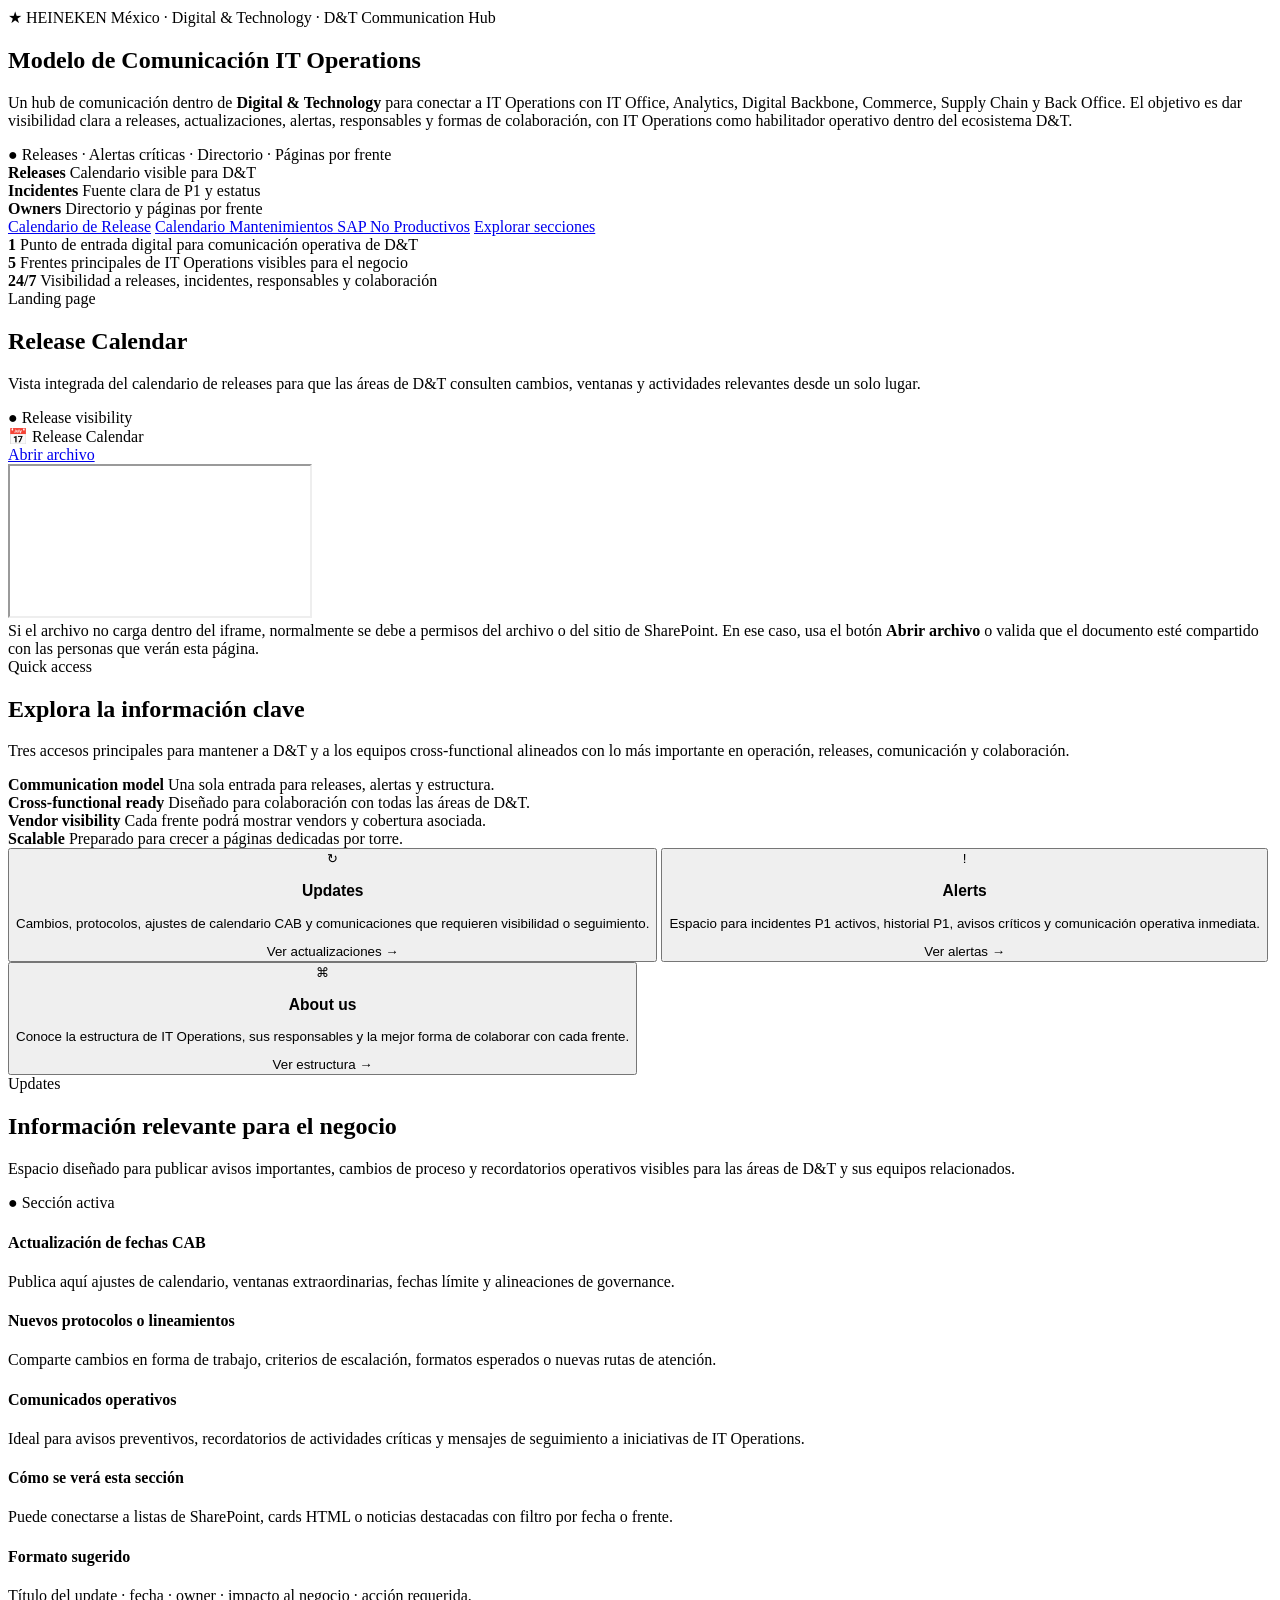
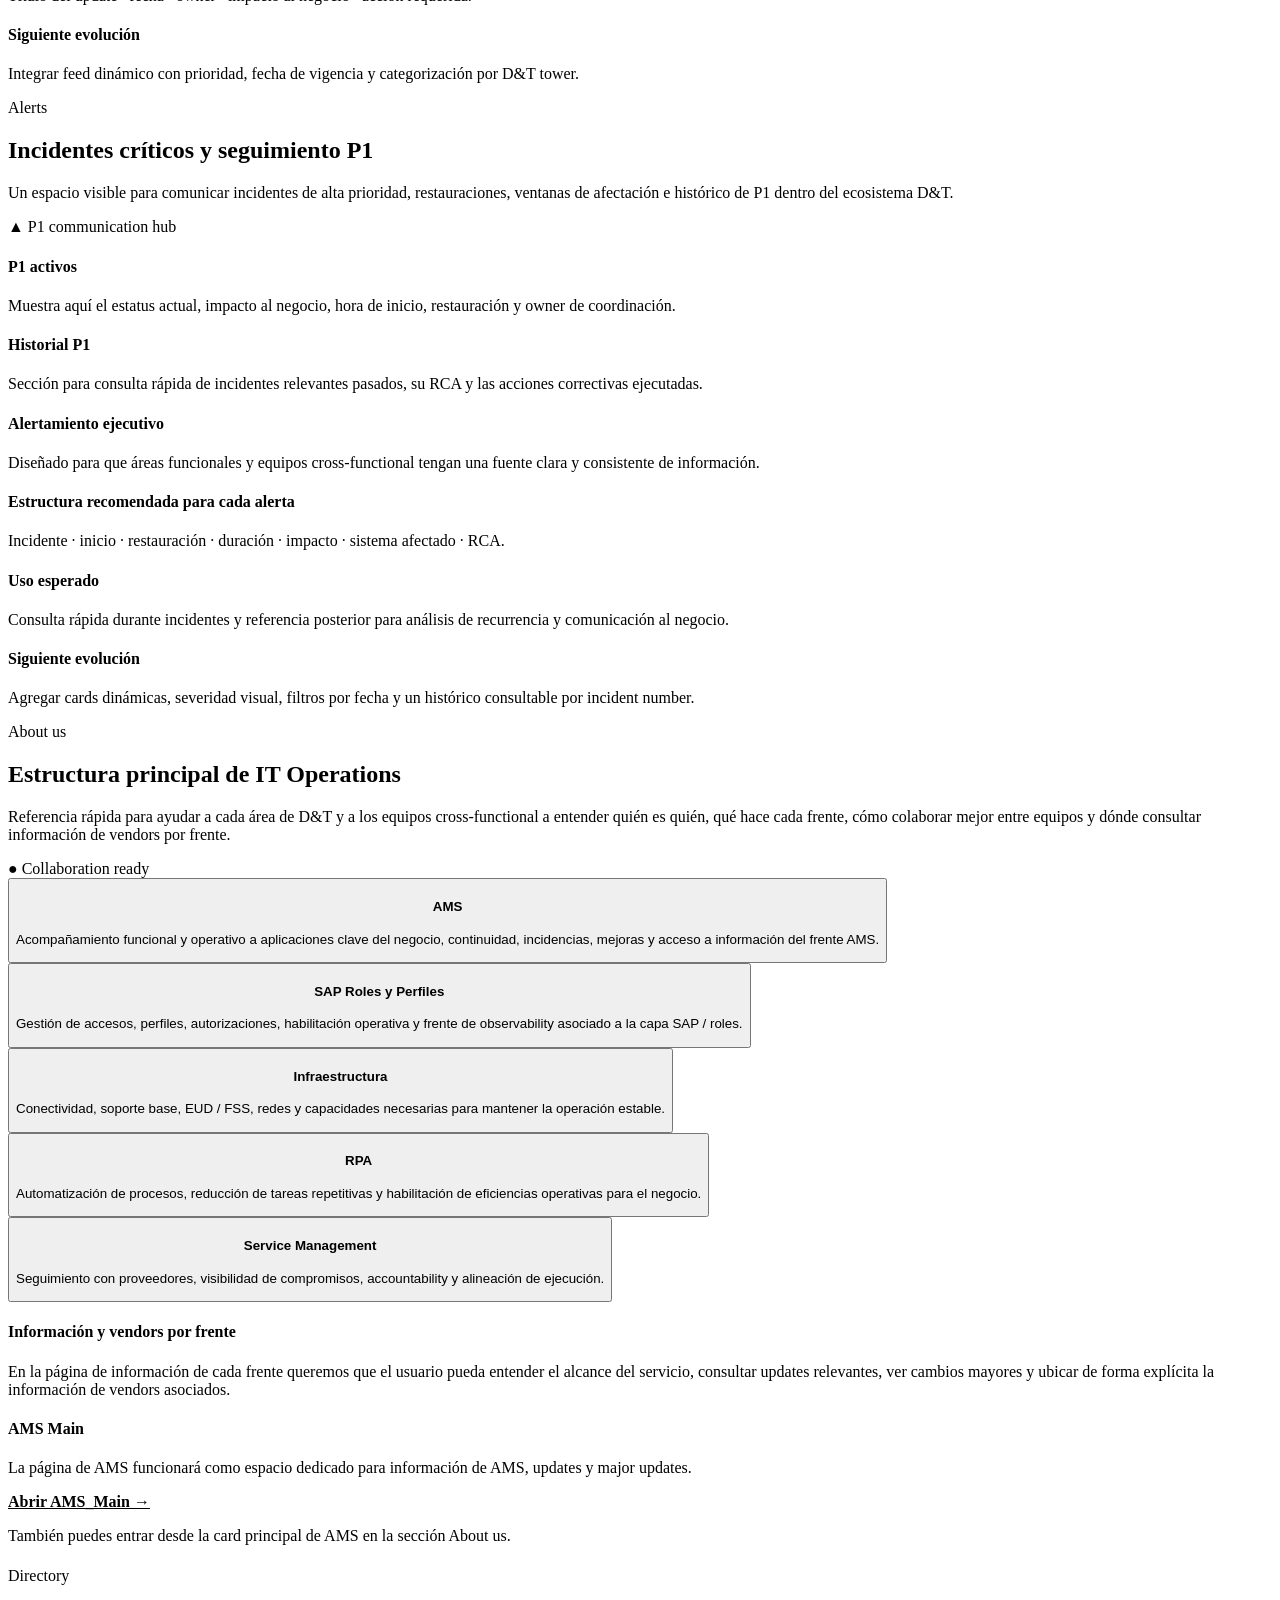
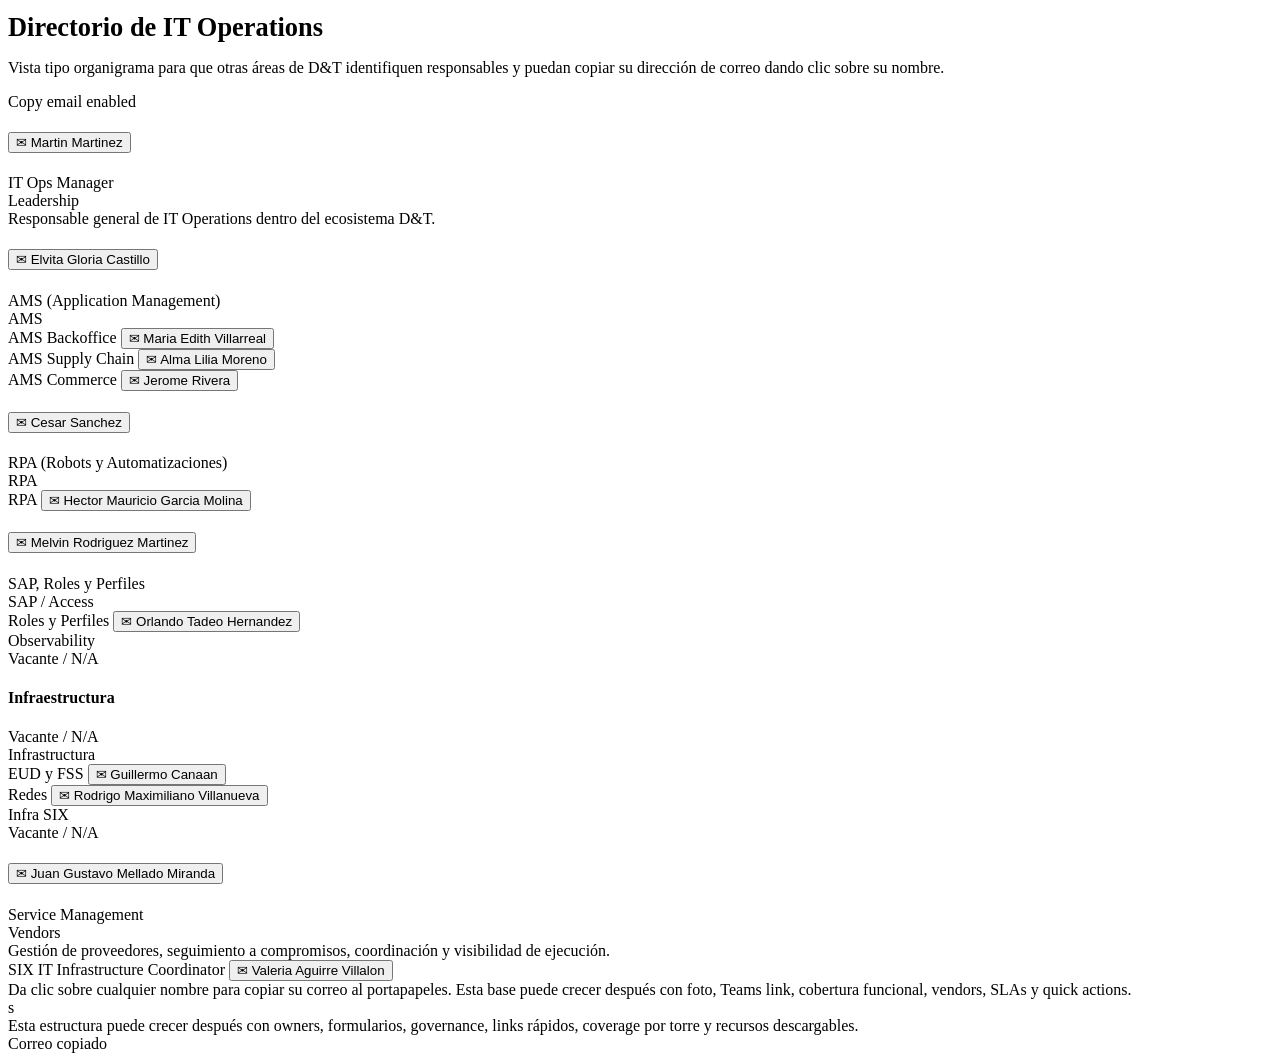
==== commit 821dee75: "Update index.html removed the maintenance window test" ====
--- a/index.html
+++ b/index.html
@@ -58,77 +58,6 @@
       </div>
     </section>
 
-    
-<section class="section-card" id="maintenance-window">
-  <div class="section-header">
-    <div>
-      <div class="eyebrow">Maintenance</div>
-      <h2 class="section-title">Ventana de Mantenimiento Programada</h2>
-      <p class="section-subtitle">
-        Comunicación preventiva para informar al negocio y a las áreas de D&amp;T sobre ventanas de mantenimiento programadas,
-        alcance del impacto y duración estimada.
-      </p>
-    </div>
-    <div class="pill pill-alert">● Aviso preventivo</div>
-  </div>
-
-  <div class="panel-grid">
-    <!-- Información clave -->
-    <div class="stack">
-      <div class="info-card">
-        <h4>Portal afectado</h4>
-        <p class="muted">
-          <strong>Portal Externo 360</strong><br />
-          Servicios consultivos del portal podrían no estar disponibles durante la ventana.
-        </p>
-      </div>
-
-      <div class="info-card">
-        <h4>Fecha y horario</h4>
-        <p class="muted">
-          <strong>Domingo 19 de abril de 2026</strong><br />
-          05:00 am – 12:00 pm (7 horas)
-        </p>
-      </div>
-
-      <div class="info-card">
-        <h4>Detalle del mantenimiento</h4>
-        <p class="muted">
-          Durante este periodo se actualizará el servidor
-          <strong>HEISMX1TRISBW03</strong>, por lo que los servicios del Portal Externo 360
-          podrían experimentar indisponibilidad intermitente.
-        </p>
-      </div>
-    </div>
-
-    <!-- Imagen del anuncio -->
-    <div class="stack">
-      <div class="info-card">
-        <h4>Comunicado visual</h4>
-        <p class="muted" style="margin-bottom:12px;">
-          Imagen utilizada en la comunicación oficial enviada a usuarios.
-        </p>
-        <img
-          src="image.png"
-          alt="Ventana de Mantenimiento Portal Externo 360"
-          style="
-            width:100%;
-            border-radius:18px;
-            border:1px solid rgba(0,0,0,0.08);
-            box-shadow:0 10px 22px rgba(5,59,42,0.08);
-          "
-        />
-      </div>
-    </div>
-  </div>
-
-  <div class="footer-note">
-    Para dudas o seguimiento durante la ventana de mantenimiento,
-    favor de contactar a IT Operations mediante los canales habituales.
-  </div>
-</section>
-
-
     <section class="section-card" id="release-calendar">
       <div class="section-header">
         <div>
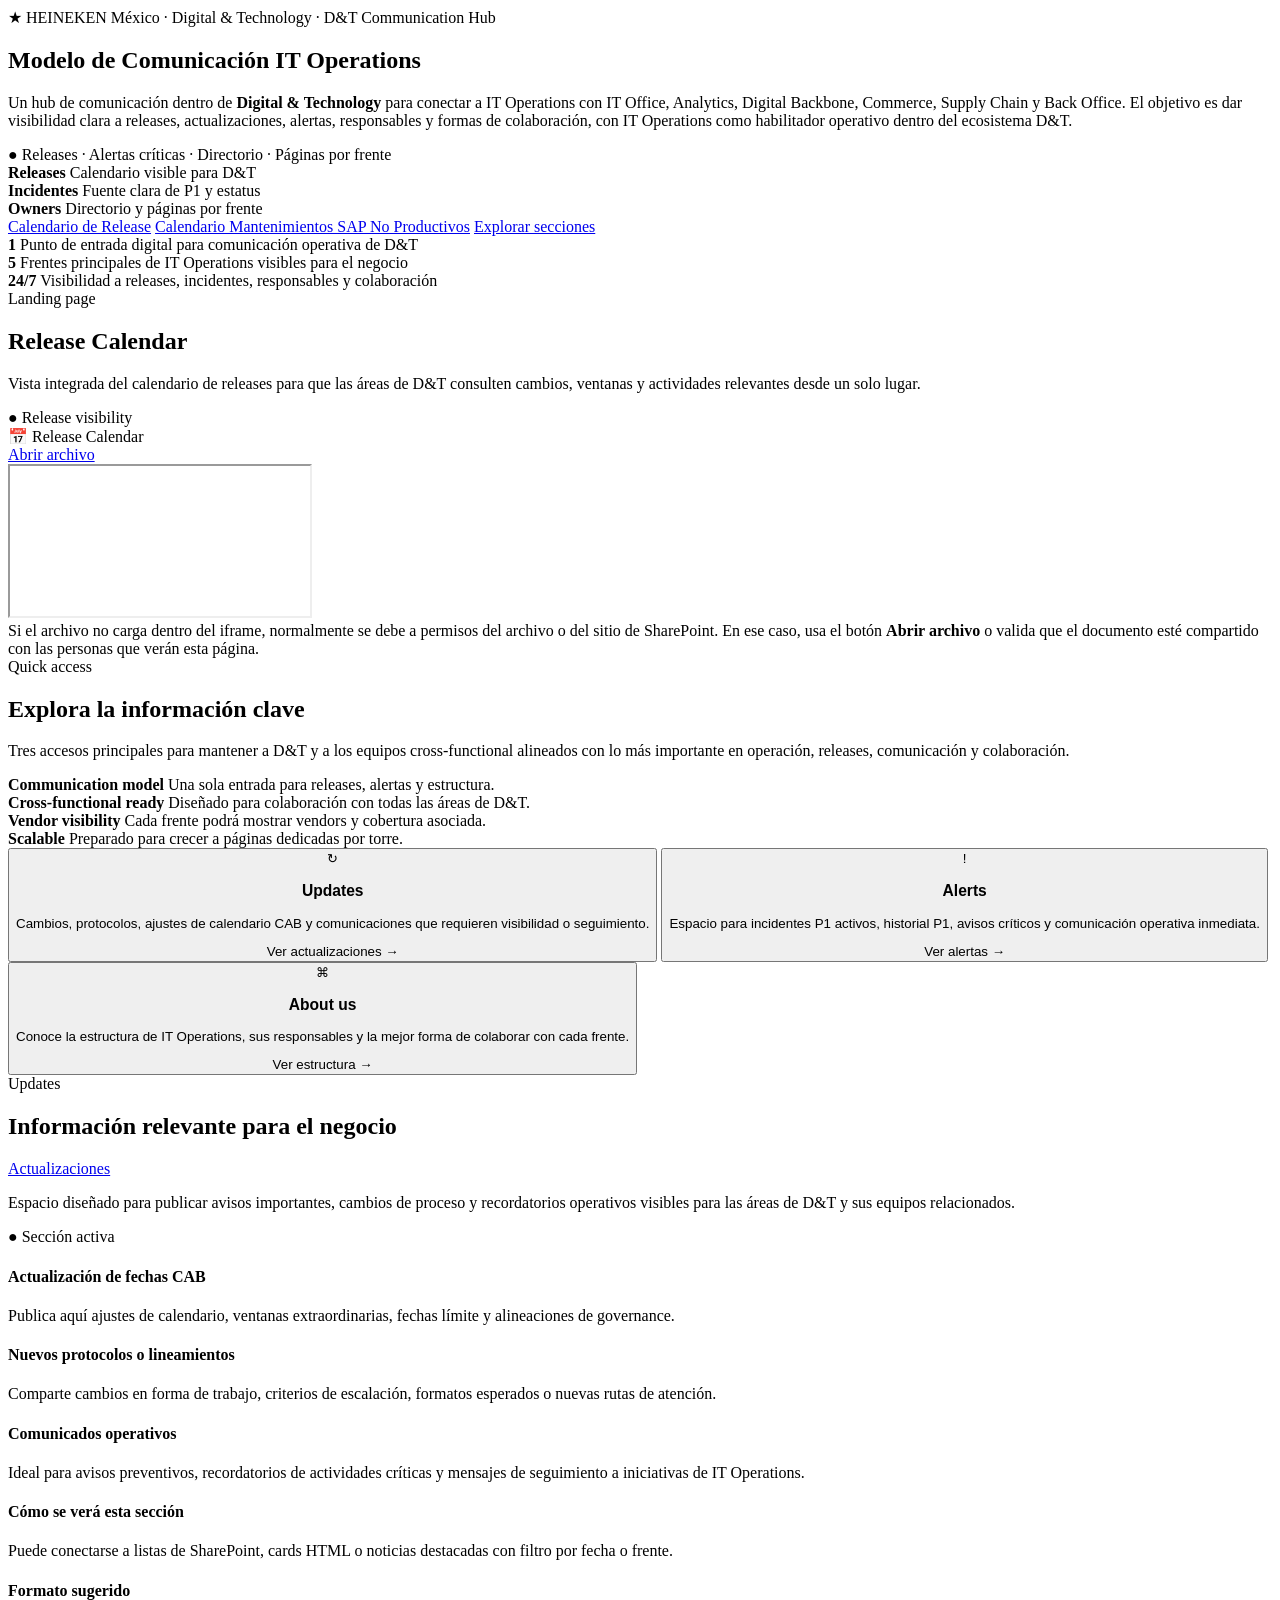
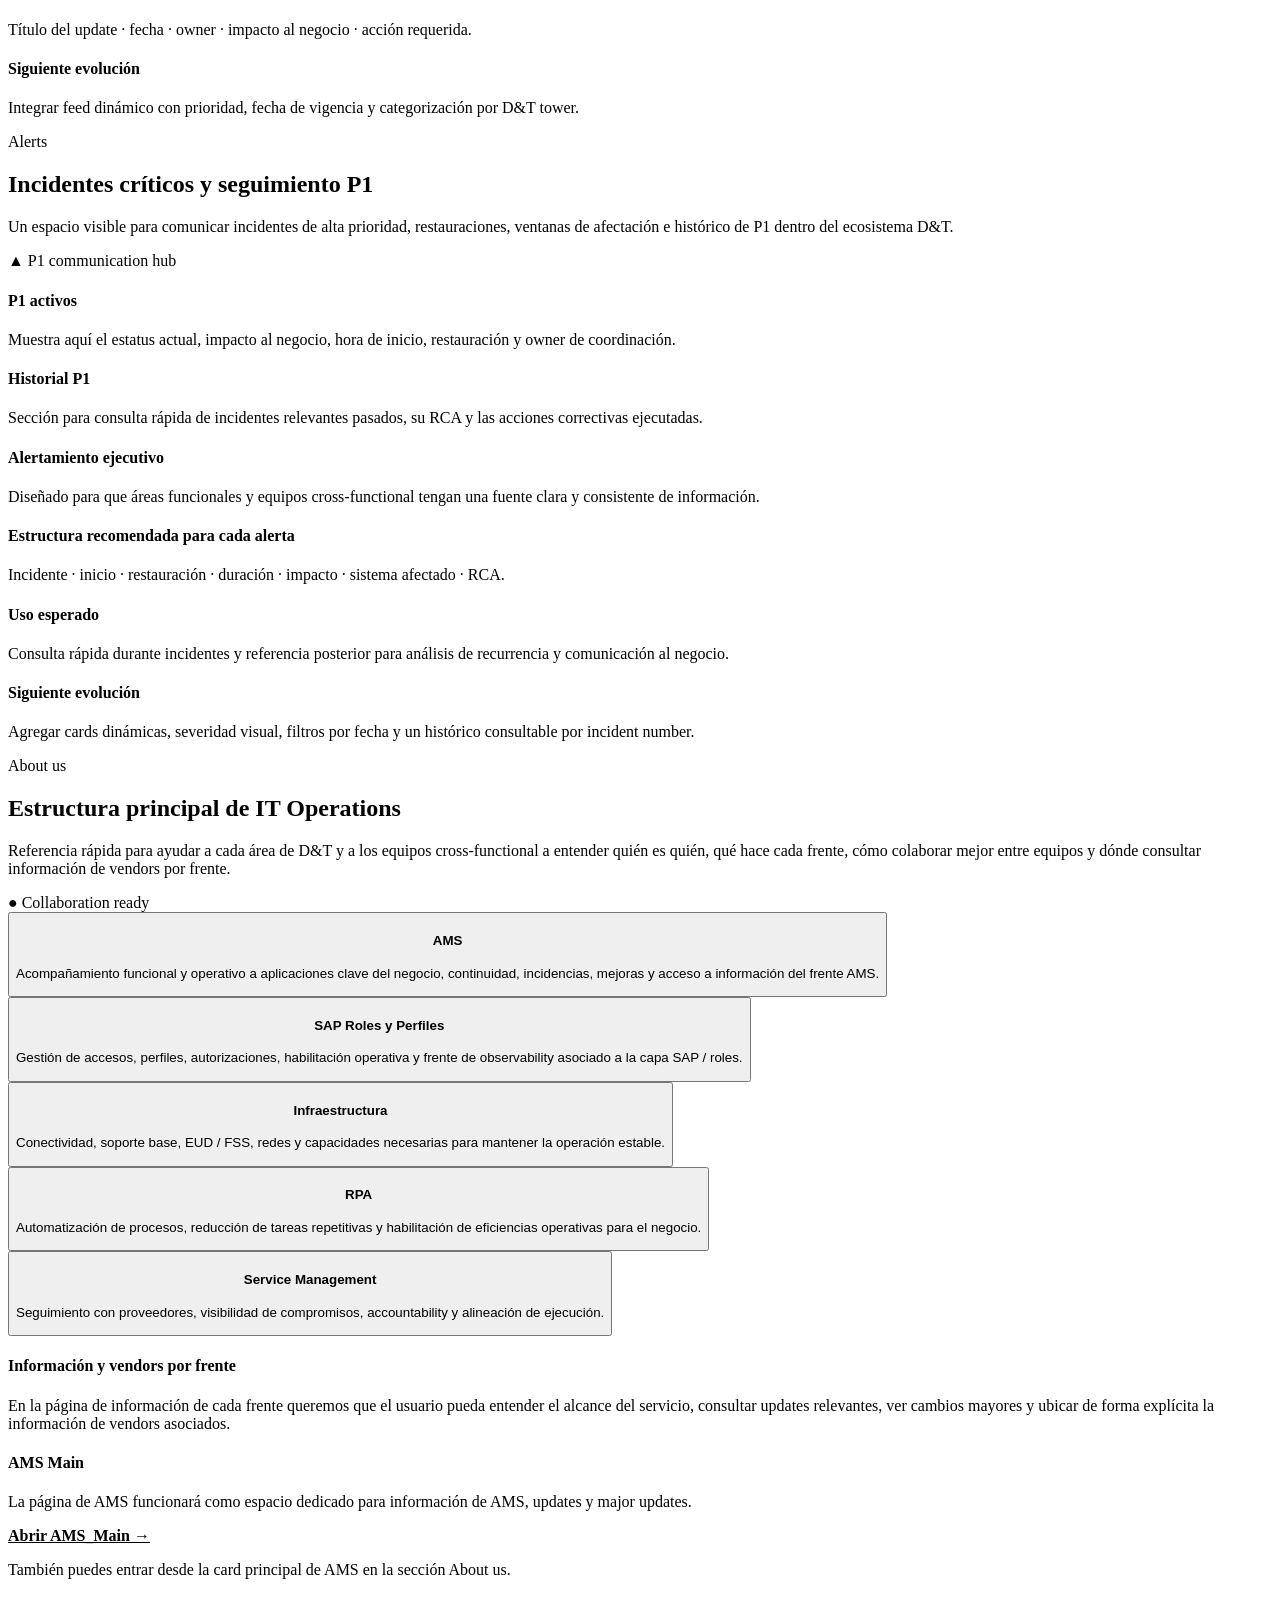
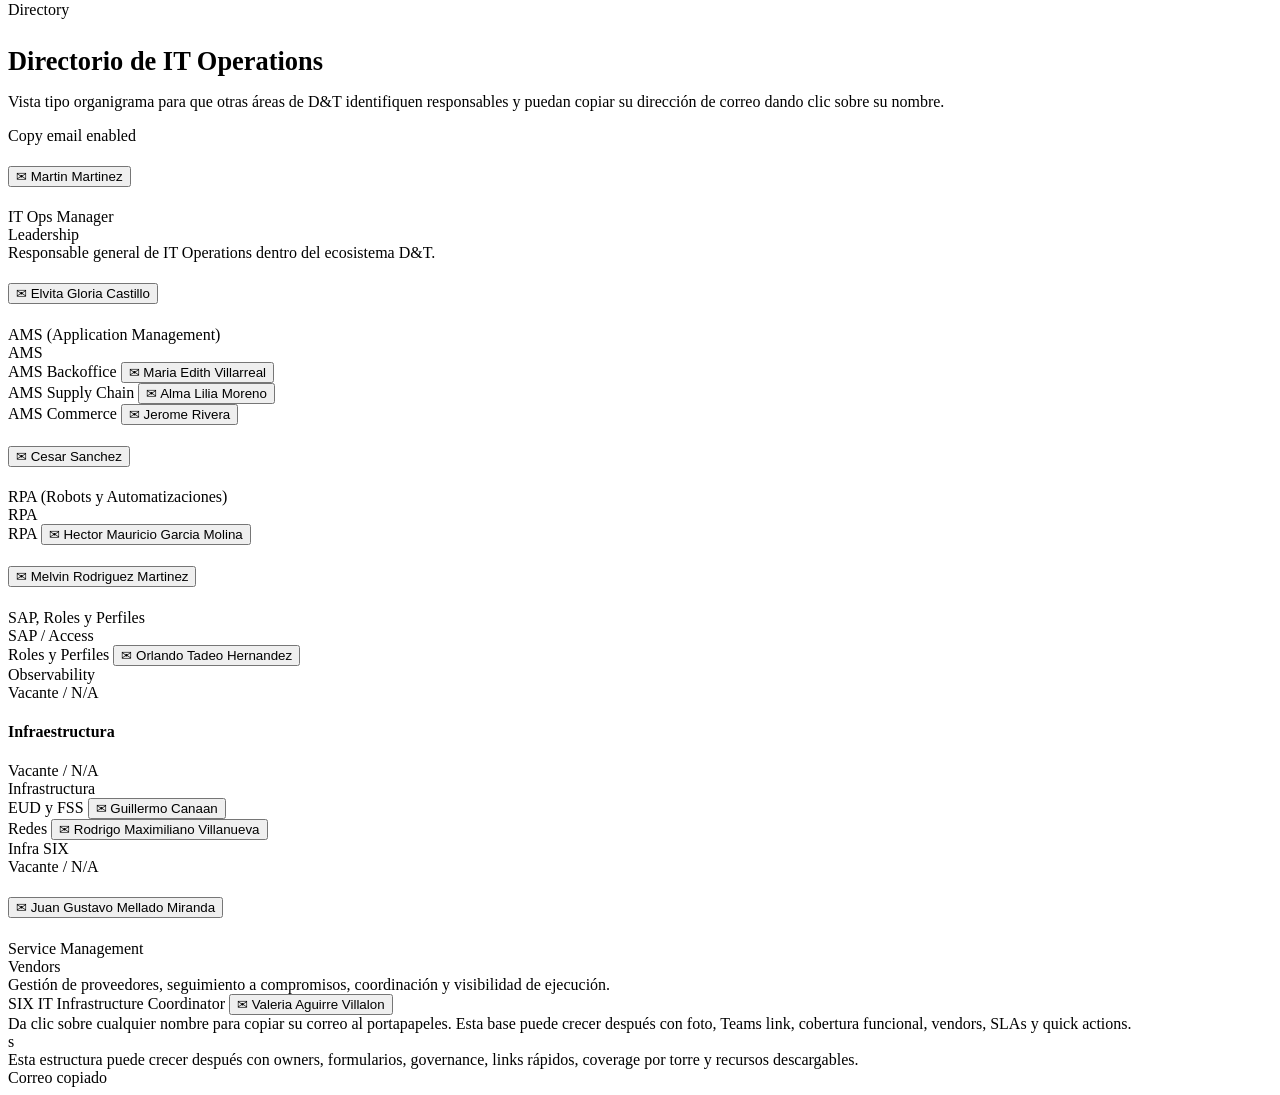
==== commit f7e3bf1c: "Update index.html addedlink for updates_main" ====
--- a/index.html
+++ b/index.html
@@ -36,7 +36,8 @@
           </div>
           <div class="hero-actions">
             <a href="#release-calendar" class="btn btn-primary">Calendario de Release</a>
-            <a href="https://heiway.sharepoint.com/:u:/s/AMS-Commerce/IQBy1qxLLwvoR5AyQDFQRbQZAfe6TeOluXTyFCKNjZNtWGw?e=ih2t9w" class="btn btn-primary">Calendario Mantenimientos SAP No Productivos</a>
+            <a href="https://kevinjerbbq.github.io/CalendarioMantNoSap.html" class="btn btn-primary">Calendario Mantenimientos SAP No Productivos</a>
+            
             <a href="#quick-access" class="btn btn-secondary">Explorar secciones</a>
           </div>
         </div>
@@ -145,6 +146,7 @@
         <div>
           <div class="eyebrow">Updates</div>
           <h2 class="section-title">Información relevante para el negocio</h2>
+          <a href="https://kevinjerbbq.github.io/updates_main.html" class="btn btn-primary">Actualizaciones</a>
           <p class="section-subtitle">
             Espacio diseñado para publicar avisos importantes, cambios de proceso y recordatorios operativos visibles para las áreas de D&amp;T y sus equipos relacionados.
           </p>
@@ -243,7 +245,7 @@
       </div>
 
       <div class="tower-grid">
-        <button class="tower-card" type="button" onclick="openFrontPage('https://heiway.sharepoint.com/:u:/r/sites/AMS-Commerce/Shared%20Documents/ComsModel/AMS_Main.html?csf=1&web=1&e=MfBxgq')">
+        <button class="tower-card" type="button" onclick="openFrontPage('https://kevinjerbbq.github.io/AMS_Main.html)">
           <div class="tower-top"><span class="tower-dot"></span><h4>AMS</h4></div>
           <p class="muted">Acompañamiento funcional y operativo a aplicaciones clave del negocio, continuidad, incidencias, mejoras y acceso a información del frente AMS.</p>
         </button>
@@ -277,7 +279,7 @@
         <div class="info-card">
           <h4>AMS Main</h4>
           <p class="muted">La página de AMS funcionará como espacio dedicado para información de AMS, updates y major updates.</p>
-          <p class="muted" style="margin-top:10px;"><a href="https://heiway.sharepoint.com/:u:/r/sites/AMS-Commerce/Shared%20Documents/ComsModel/AMS_Main.html?csf=1&web=1&e=MfBxgq" target="_blank" rel="noopener noreferrer" style="color: var(--green-800); font-weight: 800;">Abrir AMS_Main →</a></p>
+          <p class="muted" style="margin-top:10px;"><a href="https://kevinjerbbq.github.io/AMS_Main.html" target="_blank" rel="noopener noreferrer" style="color: var(--green-800); font-weight: 800;">Abrir AMS_Main →</a></p>
           <p class="muted" style="margin-top:8px;">También puedes entrar desde la card principal de AMS en la sección About us.</p>
         </div>
       </div>
